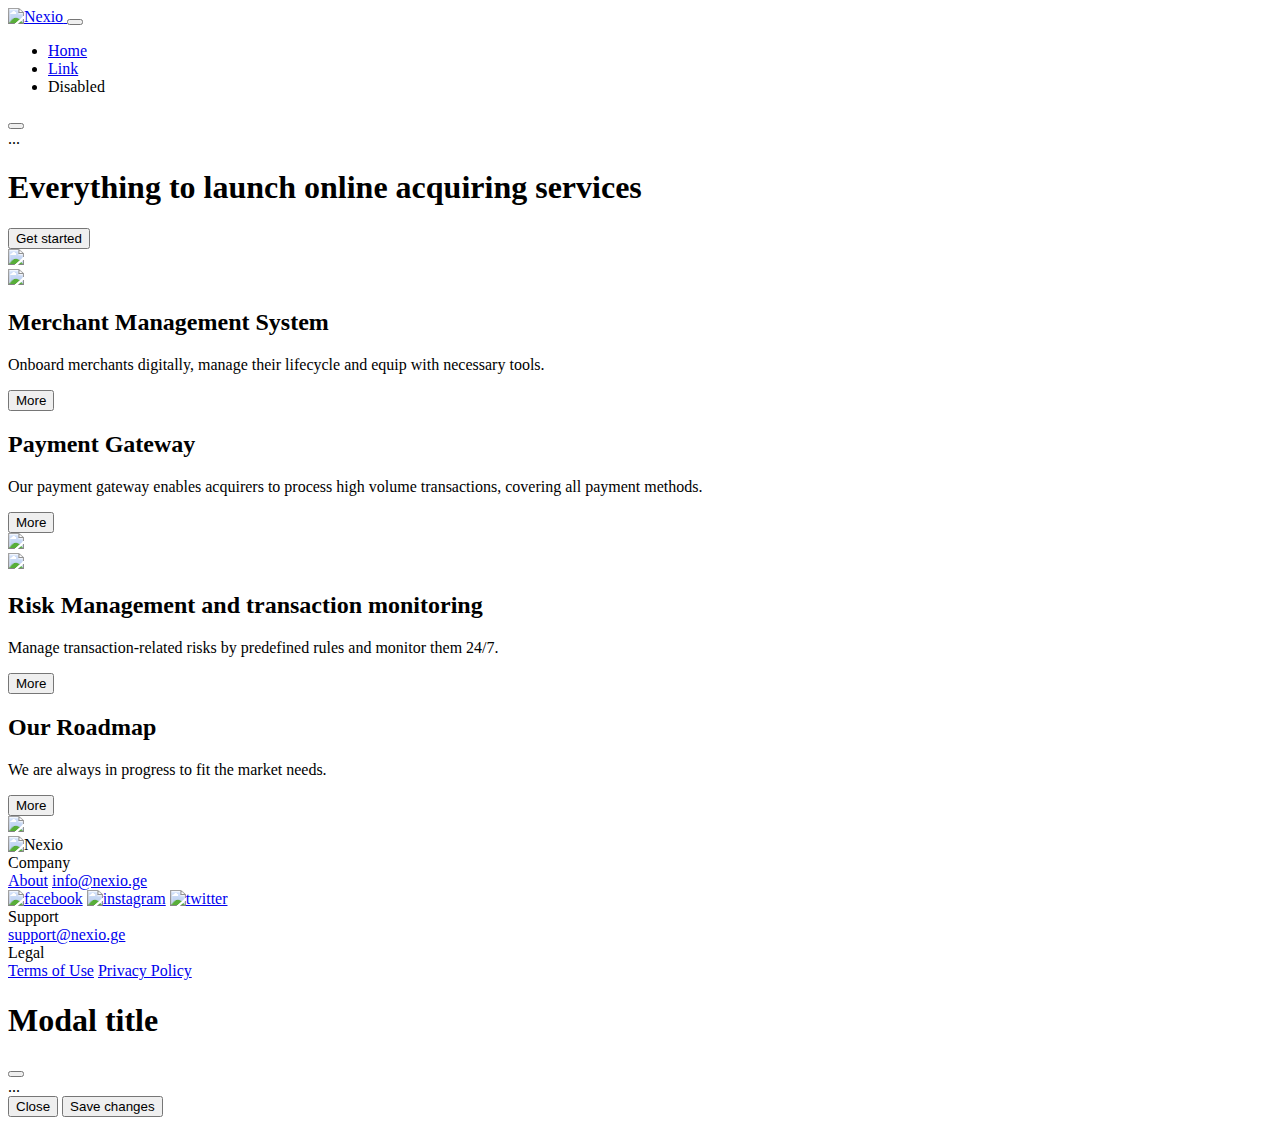
==== index.html @ d3e05402 "Add files via upload" ====
<!DOCTYPE html>
<html lang="en" class="h-100">
  <head>
    <meta charset="utf-8" />
    <meta name="viewport" content="width=device-width, initial-scale=1" />
    <title>Payme Landing Page</title>
    <link
      href="https://fonts.googleapis.com/css?family=Work+Sans:300,400,400i,500,600,600i,700,900"
      rel="stylesheet"
    />
    <link href="assets/css/bootstrap.min.css" rel="stylesheet" />
    <link href="assets/css/main.css" rel="stylesheet" />
  </head>
  <body class="d-flex flex-column h-100">
    <!-- Fixed navbar -->
    <nav class="navbar navbar-expand-md navbar-light fixed-top">
      <div class="container">
        <a class="navbar-brand" href="#"
          ><img src="assets/images/logo.svg" alt="Nexio" />
        </a>
        <button
          class="navbar-toggler"
          type="button"
          data-bs-toggle="offcanvas"
          data-bs-target="#offcanvasRight"
          aria-controls="offcanvasRight"
        >
          <span class="navbar-toggler-icon"></span>
        </button>
      </div>
    </nav>
    <div
      class="offcanvas offcanvas-end"
      tabindex="-1"
      id="offcanvasRight"
      aria-labelledby="offcanvasRightLabel"
    >
      <div class="offcanvas-header">
        <ul class="navbar-nav me-auto mb-2 mb-md-0">
          <li class="nav-item">
            <a class="nav-link active" aria-current="page" href="#">Home</a>
          </li>
          <li class="nav-item">
            <a class="nav-link" href="#">Link</a>
          </li>
          <li class="nav-item">
            <a class="nav-link disabled">Disabled</a>
          </li>
        </ul>
        <button
          type="button"
          class="btn-close"
          data-bs-dismiss="offcanvas"
          aria-label="Close"
        ></button>
      </div>
      <div class="offcanvas-body">...</div>
    </div>

    <!-- Begin page content -->

    <main class="flex-shrink-0">
      <div class="nav-top"></div>
      <section class="top-section">
        <div class="top-section__left">
          <h1>Everything to launch online acquiring services</h1>
          <button
            type="button"
            class="btn btn-primary btn-blue"
            data-bs-toggle="modal"
            data-bs-target="#exampleModal"
          >
            Get started
          </button>
        </div>
        <div class="top-section__right">
          <img src="assets/images/getstarted-img.svg" />
        </div>
      </section>

      <section class="main-section">
        <div class="card-block card-block-system">
          <div class="card-inner-left">
            <img src="assets/images/MacBook-Pro16.svg" class="img-block" />
          </div>
          <div class="card-inner-right">
            <h2 class="card-title">Merchant Management System</h2>
            <p class="card-body">
              Onboard merchants digitally, manage their lifecycle and equip with
              necessary tools.
            </p>
            <button type="button" class="btn btn-dark btn-black">More</button>
          </div>
        </div>

        <div class="card-block card-block-payment">
          <div class="card-inner-left">
            <h2 class="card-title">Payment Gateway</h2>
            <p class="card-body">
              Our payment gateway enables acquirers to process high volume
              transactions, covering all payment methods.
            </p>
            <button type="button" class="btn btn-dark btn-black">More</button>
          </div>
          <div class="card-inner-right">
            <img
              src="assets/images/cards.svg"
              class="m-auto d-flex img-block"
            />
          </div>
        </div>

        <div class="card-block text-bg-dark card-block-risk">
          <div class="card-inner-left">
            <img src="assets/images/transaction.svg" class="img-block" />
          </div>
          <div class="card-inner-right">
            <h2 class="card-title">
              Risk Management and transaction monitoring
            </h2>
            <p class="card-body">
              Manage transaction-related risks by predefined rules and monitor
              them 24/7.
            </p>
            <button type="button" class="btn btn-light btn-white">More</button>
          </div>
        </div>

        <div class="card-block card-block-map">
          <div class="card-inner-left">
            <h2 class="card-title">Our Roadmap</h2>
            <p class="card-body">
              We are always in progress to fit the market needs.
            </p>
            <button type="button" class="btn btn-dark btn-black">More</button>
          </div>
          <div class="card-inner-right">
            <img src="assets/images/map.svg" class="m-auto d-flex img-block" />
          </div>
        </div>
      </section>
    </main>

    <footer class="footer mt-auto bg-body-light">
      <div class="container">
        <div class="foot-logo">
          <img src="assets/images/logo.svg" alt="Nexio" />
        </div>

        <div class="row g-0">
          <div class="col-sm-4">
            <div class="list-title">Company</div>
            <div class="list-menu">
              <a href="#" rel="noopener">About</a>
              <a href="info@nexio.ge" target="_blank">info@nexio.ge</a>
            </div>
            <div class="social-icons">
              <a href="#/" target="_blank" rel="noopener">
                <img src="assets/images/icon/FacebookLogo.svg" alt="facebook"
              /></a>
              <a href="#" target="_blank" rel="noopener">
                <img src="assets/images/icon/InstagramLogo.svg" alt="instagram"
              /></a>
              <a href="#" target="_blank" rel="noopener">
                <img src="assets/images/icon/TwitterLogo.svg" alt="twitter"
              /></a>
            </div>
          </div>
          <div class="col-sm-4">
            <div class="list-title">Support</div>
            <div class="list-menu">
              <a href="support@nexio.ge" target="_blank">support@nexio.ge</a>
            </div>
          </div>
          <div class="col-sm-4">
            <div class="list-title">Legal</div>
            <div class="list-menu">
              <a href="#" rel="noopener">Terms of Use</a>
              <a href="#" target="_blank">Privacy Policy</a>
            </div>
          </div>
        </div>
      </div>
    </footer>

    <!-- Modal -->
    <div
      class="modal fade"
      id="exampleModal"
      tabindex="-1"
      aria-labelledby="exampleModalLabel"
      aria-hidden="true"
    >
      <div class="modal-dialog">
        <div class="modal-content">
          <div class="modal-header">
            <h1 class="modal-title fs-5" id="exampleModalLabel">Modal title</h1>
            <button
              type="button"
              class="btn-close"
              data-bs-dismiss="modal"
              aria-label="Close"
            ></button>
          </div>
          <div class="modal-body">...</div>
          <div class="modal-footer">
            <button
              type="button"
              class="btn btn-secondary"
              data-bs-dismiss="modal"
            >
              Close
            </button>
            <button type="button" class="btn btn-primary">Save changes</button>
          </div>
        </div>
      </div>
    </div>

    <script src="assets/js/bootstrap.bundle.min.js"></script>
  </body>
</html>
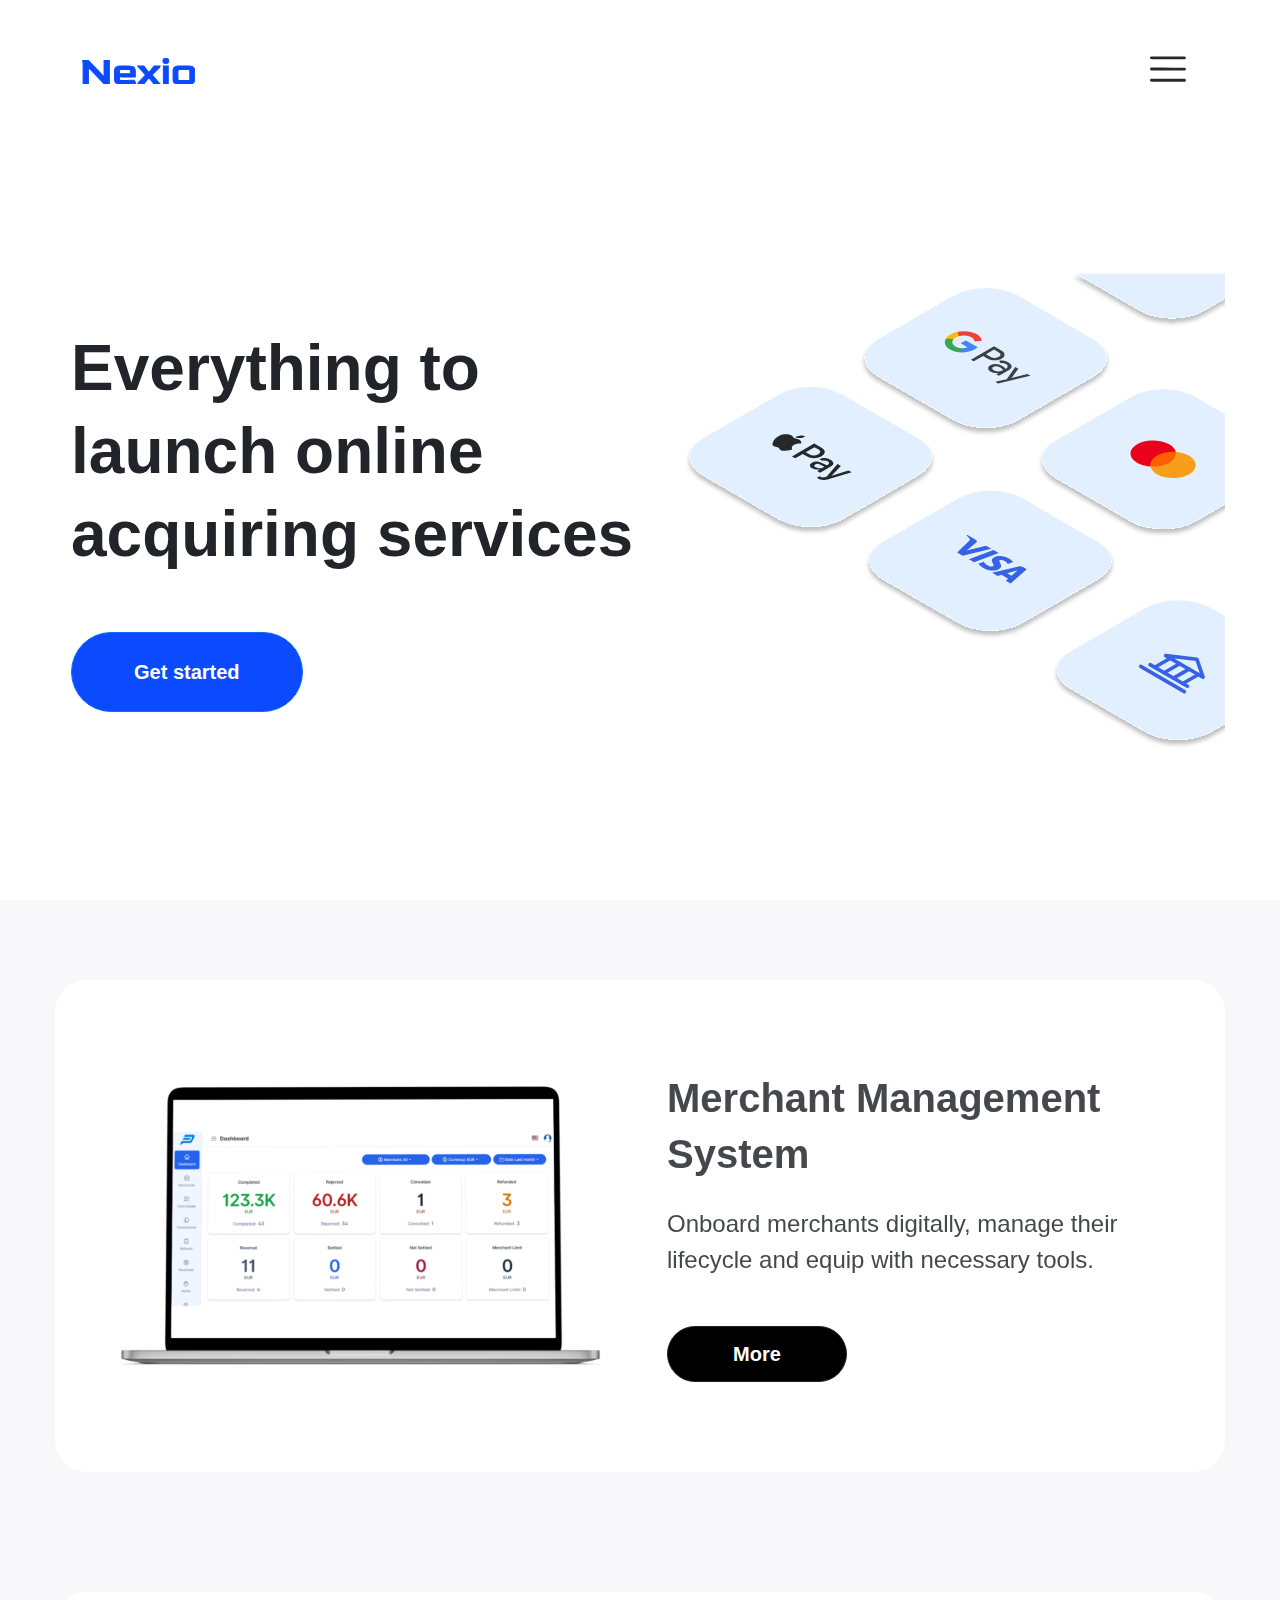
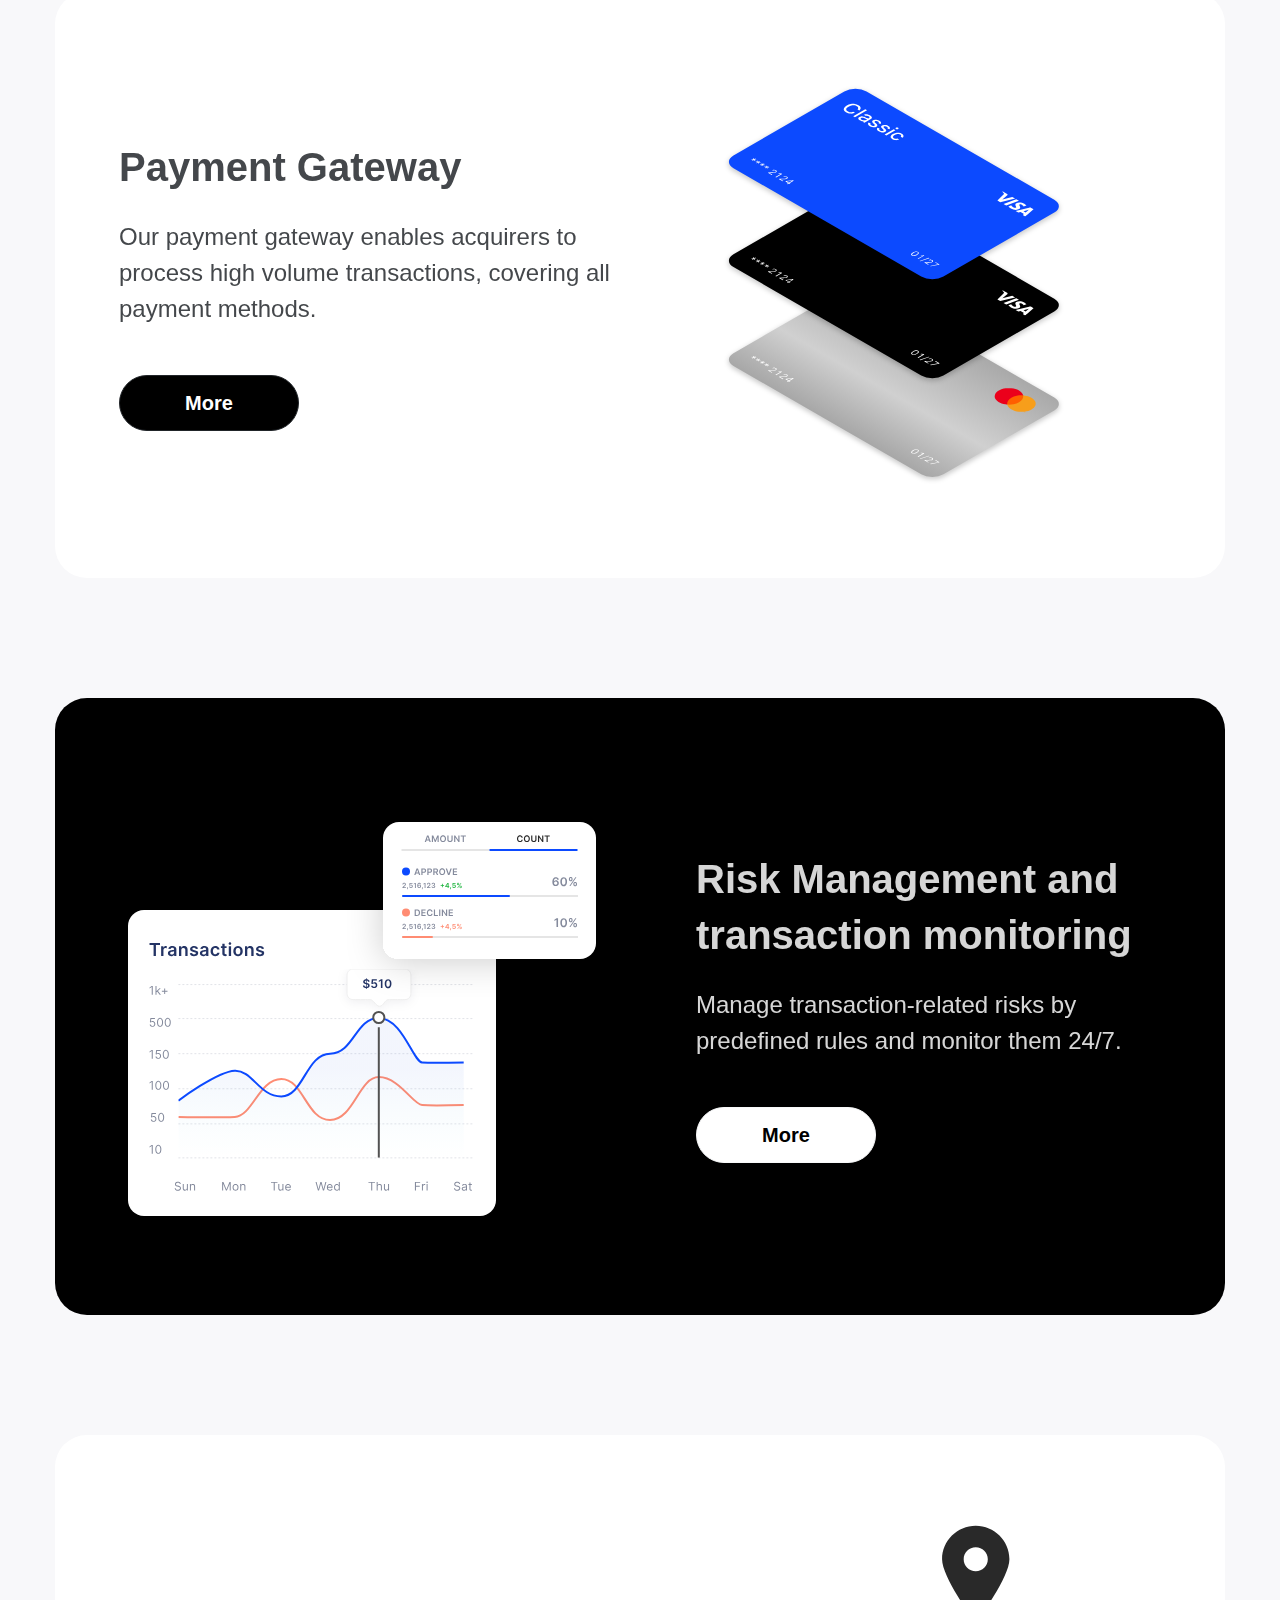
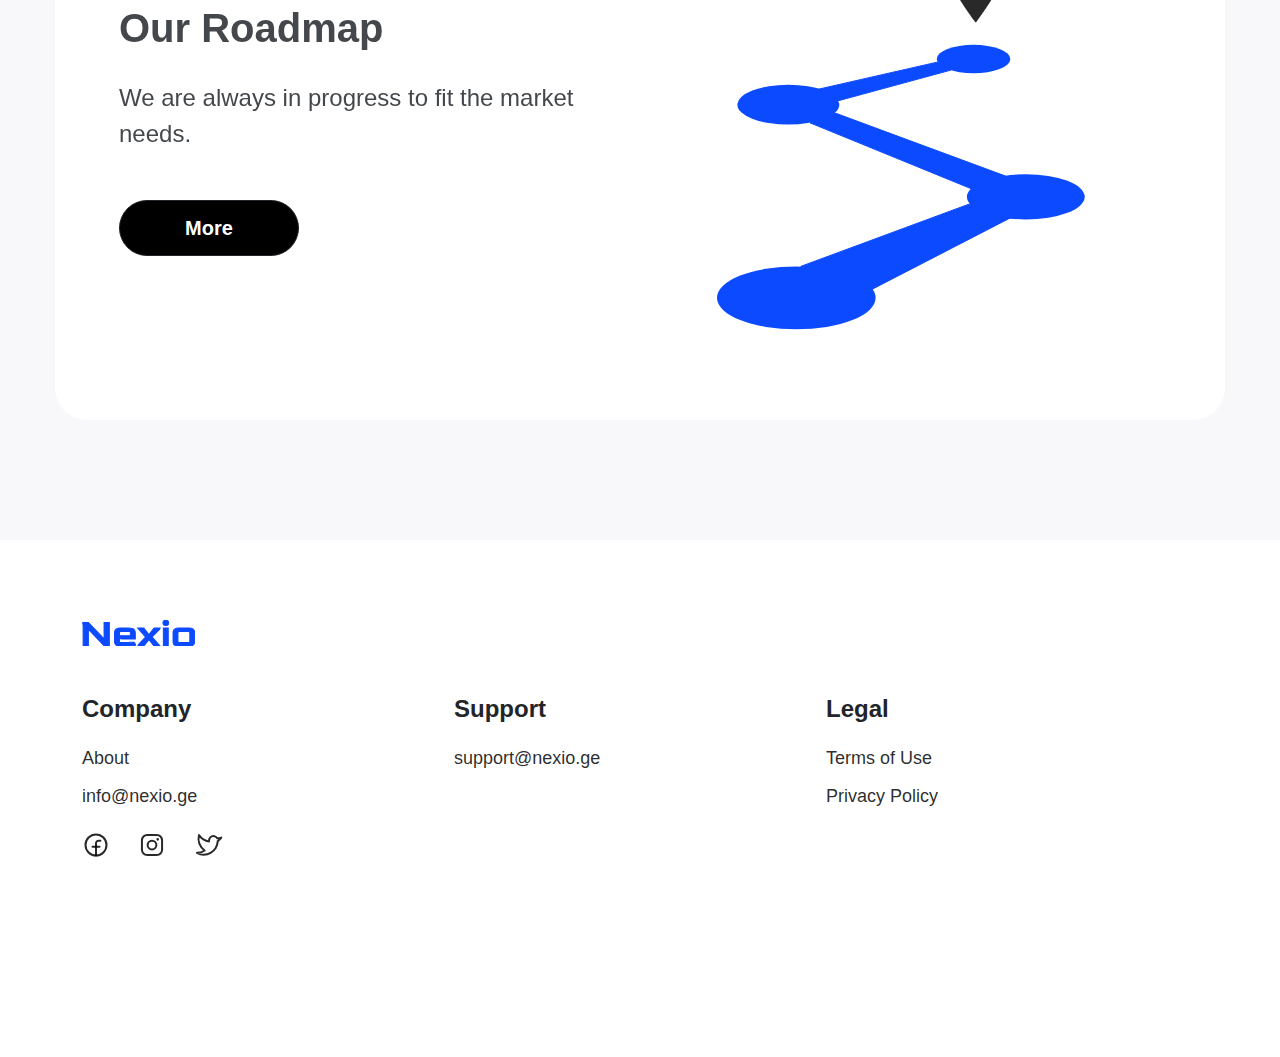
==== commit 5ebac931: "link" ====
--- a/index.html
+++ b/index.html
@@ -89,7 +89,11 @@
               Onboard merchants digitally, manage their lifecycle and equip with
               necessary tools.
             </p>
-            <button type="button" class="btn btn-dark btn-black">More</button>
+            <a
+              href="merchant-management-system.html"
+              class="btn btn-dark btn-black"
+              >More</a
+            >
           </div>
         </div>
 
--- a/assets/css/main.css
+++ b/assets/css/main.css
@@ -0,0 +1,456 @@
+/* Custom page CSS
+-------------------------------------------------- */
+
+/* layout */
+
+body {
+  background-color: #fff;
+  font-family: "Inter", "Roboto", "Arial";
+}
+main > .container {
+  padding: 14.5rem 1rem 0;
+}
+
+/* navbar */
+
+nav {
+  height: 90px;
+  background-color: #fff;
+  padding: 0 !important;
+}
+
+.nav-top {
+  padding-top: 90px;
+}
+.navbar-brand img {
+  height: 22px;
+}
+.navbar-expand-md .navbar-toggler {
+  display: block;
+  border: none;
+}
+.navbar-toggler:focus {
+  box-shadow: none;
+}
+.navbar-toggler-icon {
+  width: 24px;
+  height: 24px;
+  background-image: url("../images/icon/menu.svg");
+}
+
+/* container */
+
+.top-section {
+  flex-wrap: wrap;
+}
+.top-section {
+  position: relative;
+  width: 100%;
+  max-width: 1170px;
+  min-height: 573px;
+  height: calc(100vh - 0);
+  background-color: #fff;
+  margin-right: auto;
+  margin-left: auto;
+  display: flex;
+  align-items: center;
+  justify-content: space-between;
+  flex-direction: column;
+  overflow: hidden;
+  padding: 0 40px 80px 40px;
+}
+.top-section__left {
+  width: 100%;
+  order: 2;
+}
+.top-section__left h1 {
+  font-style: normal;
+  font-weight: 700;
+  font-size: 32px;
+  line-height: 48px;
+  text-align: center;
+}
+
+.top-section__left .btn-blue {
+  margin-top: 40px;
+  padding: 17px 62px;
+  width: 100%;
+}
+.top-section__right {
+  text-align: right;
+  width: 100%;
+  order: 1;
+}
+.top-section__right img {
+  margin-left: 0;
+  margin-top: 0;
+  margin-right: -44px;
+  height: 329px;
+}
+
+/* main-section */
+
+.main-section {
+  background-color: #f8f8fa;
+  padding: 40px 16px;
+}
+
+.card-block {
+  background-color: #fff;
+  max-width: 1170px;
+  margin: 0 auto 48px auto;
+  border-radius: 32px;
+  padding: 80px 24px 40px;
+  display: flex;
+  align-items: center;
+  flex-direction: column;
+}
+.img-block {
+  width: 74.5%;
+  margin: auto;
+  display: block;
+}
+.card-block:last-child {
+  margin-bottom: 0;
+}
+.card-block.text-bg-dark {
+  background-color: #000 !important;
+}
+.card-inner-left {
+  flex: 1 1 0;
+  margin: auto;
+}
+
+.card-inner-right {
+  flex: 1 1 0;
+}
+.card-title {
+  font-style: normal;
+  font-weight: 700;
+  font-size: 24px;
+  line-height: 29px;
+  margin-bottom: 0;
+  margin-top: 100px;
+  opacity: 0.84;
+}
+
+.card-body {
+  font-style: normal;
+  font-weight: 500;
+  font-size: 16px;
+  line-height: 150%;
+  margin-top: 16px;
+  margin-bottom: 0;
+  opacity: 0.84;
+}
+
+.btn-black {
+  margin-top: 24px;
+  width: 100%;
+}
+.btn-white {
+  margin-top: 24px;
+  width: 100%;
+}
+.card-block-payment .card-inner-right {
+  order: 1;
+}
+.card-block-payment .card-inner-left {
+  order: 2;
+}
+.card-block-map .card-inner-right {
+  order: 1;
+}
+.card-block-map .card-inner-left {
+  order: 2;
+}
+.card-block-system .img-block {
+  margin-right: auto;
+}
+.merchant-section .card-block-system .img-block {
+  margin-right: auto;
+}
+.card-block-risk .img-block {
+  margin-right: auto;
+}
+/* button */
+
+.btn-blue {
+  background: #0c4aff;
+  border-radius: 54px;
+  font-style: normal;
+  font-weight: 700;
+  font-size: 20px;
+  line-height: 150%;
+  padding: 24px 62px;
+}
+
+.btn-black {
+  background: #000;
+  border-radius: 28px;
+  font-style: normal;
+  font-weight: 600;
+  font-size: 20px;
+  line-height: 150%;
+  padding: 12px 65px;
+}
+
+.btn-white {
+  background: #fff;
+  border-radius: 28px;
+  font-style: normal;
+  font-weight: 600;
+  font-size: 20px;
+  line-height: 150%;
+  padding: 12px 65px;
+}
+
+/* footer */
+
+.footer {
+  padding: 40px 0 80px 0;
+}
+
+.foot-logo {
+  padding-bottom: 48px;
+}
+.foot-logo img {
+  height: 22px;
+}
+.footer .col-sm-4 {
+  margin-bottom: 48px;
+}
+.list-title {
+  font-style: normal;
+  font-weight: 600;
+  font-size: 24px;
+  line-height: 29px;
+  padding-bottom: 24px;
+}
+.list-menu a {
+  font-style: normal;
+  font-weight: 500;
+  font-size: 18px;
+  line-height: 22px;
+  color: rgba(0, 0, 0, 0.84);
+  padding-bottom: 16px;
+  text-decoration: none;
+  display: block;
+}
+.social-icons {
+  padding-top: 8px;
+}
+.social-icons a {
+  margin-right: 24px;
+}
+
+/* inside pages */
+
+/* merchant managment system page */
+.merchant-section .top-section__left {
+  width: auto;
+}
+.merchant-section .top-section__left h1 {
+  font-style: normal;
+  font-weight: 700;
+  font-size: 32px;
+  line-height: 48px;
+  opacity: 0.84;
+}
+.merchant-section .top-section__left p {
+  font-style: normal;
+  font-weight: 500;
+  font-size: 16px;
+  line-height: 150%;
+  opacity: 0.84;
+  margin-top: 8px;
+  text-align: center;
+}
+
+.merchant-section .top-section {
+  padding: 0 16px 80px;
+}
+.merchant-section .top-section__right {
+  margin-bottom: 90px;
+  width: auto;
+}
+
+.merchant-section .top-section__right img {
+  margin-left: auto;
+  margin-top: 67px;
+  margin-right: auto;
+  height: 191px;
+  display: flex;
+}
+
+/* media query */
+
+@media (min-width: 1056px) {
+  nav {
+    height: 138px;
+    background-color: #fff;
+    padding: 0 !important;
+  }
+
+  .nav-top {
+    padding-top: 138px;
+  }
+
+  .navbar-brand img {
+    height: 26px;
+  }
+
+  .navbar-toggler-icon {
+    width: 36px;
+    height: 36px;
+    background-image: url("../images/icon/menu.svg");
+  }
+  .top-section {
+    display: flex;
+    align-items: center;
+    justify-content: space-between;
+    flex-direction: row;
+    height: calc(100vh - 138px);
+    padding: 0 16px 0 16px;
+  }
+
+  .top-section__left {
+    order: 1;
+    width: 50%;
+  }
+
+  .top-section__left .btn-blue {
+    margin-top: 48px;
+    padding: 24px 62px;
+    width: auto;
+  }
+  .top-section__right {
+    order: 2;
+    width: 50%;
+  }
+
+  .top-section__right img {
+    margin-left: 26px;
+    margin-top: 0;
+    margin-right: 0;
+    height: auto;
+  }
+
+  .top-section__left h1 {
+    font-style: normal;
+    font-weight: 900;
+    font-size: 64px;
+    line-height: 83px;
+    text-align: left;
+  }
+  .merchant-section .top-section__left {
+    width: 45%;
+  }
+  .merchant-section .top-section__right {
+    width: 55%;
+  }
+  .merchant-section .top-section__left h1 {
+    font-style: normal;
+    font-weight: 700;
+    font-size: 40px;
+    line-height: 48px;
+    opacity: 0.84;
+  }
+
+  .merchant-section .top-section__left p {
+    font-style: normal;
+    font-weight: 500;
+    font-size: 24px;
+    line-height: 150%;
+    opacity: 0.84;
+    margin-top: 16px;
+    text-align: left;
+  }
+
+  .merchant-section .top-section__right img {
+    margin-left: 70px;
+    margin-top: 0;
+    margin-right: auto;
+    height: 348px;
+    display: flex;
+  }
+  .main-section {
+    background-color: #f8f8fa;
+    padding: 80px 16px 120px;
+  }
+
+  .card-block {
+    margin: 0 auto 120px auto;
+    padding: 90px 64px;
+    flex-direction: row;
+  }
+
+  .img-block {
+    width: auto;
+  }
+  .merchant-section .card-title {
+    font-style: normal;
+    font-weight: 700;
+    font-size: 40px;
+    line-height: 48px;
+    margin-bottom: 0;
+    margin-top: 0;
+  }
+  .card-title {
+    font-style: normal;
+    font-weight: 700;
+    font-size: 40px;
+    line-height: 56px;
+    margin-bottom: 0;
+    margin-top: 0;
+  }
+
+  .card-body {
+    font-style: normal;
+    font-weight: 500;
+    font-size: 24px;
+    line-height: 150%;
+    margin-top: 24px;
+    margin-bottom: 0;
+  }
+  .card-block-payment .card-inner-right {
+    order: unset;
+  }
+  .card-block-payment .card-inner-left {
+    order: unset;
+  }
+  .card-block-map .card-inner-right {
+    order: 2;
+  }
+  .card-block-map .card-inner-left {
+    order: 1;
+  }
+  .card-block-system .img-block {
+    margin-right: 64px;
+  }
+  .merchant-section .card-block-system .img-block {
+    margin-right: 120px;
+  }
+  .card-block-risk .img-block {
+    margin-right: 64px;
+  }
+  .btn-black {
+    margin-top: 48px;
+    width: auto;
+  }
+  .btn-white {
+    margin-top: 48px;
+    width: auto;
+  }
+  .footer {
+    padding: 80px 0 198px 0;
+  }
+
+  .foot-logo img {
+    height: 26px;
+  }
+
+  .footer .col-sm-4 {
+    margin-bottom: 0;
+  }
+}
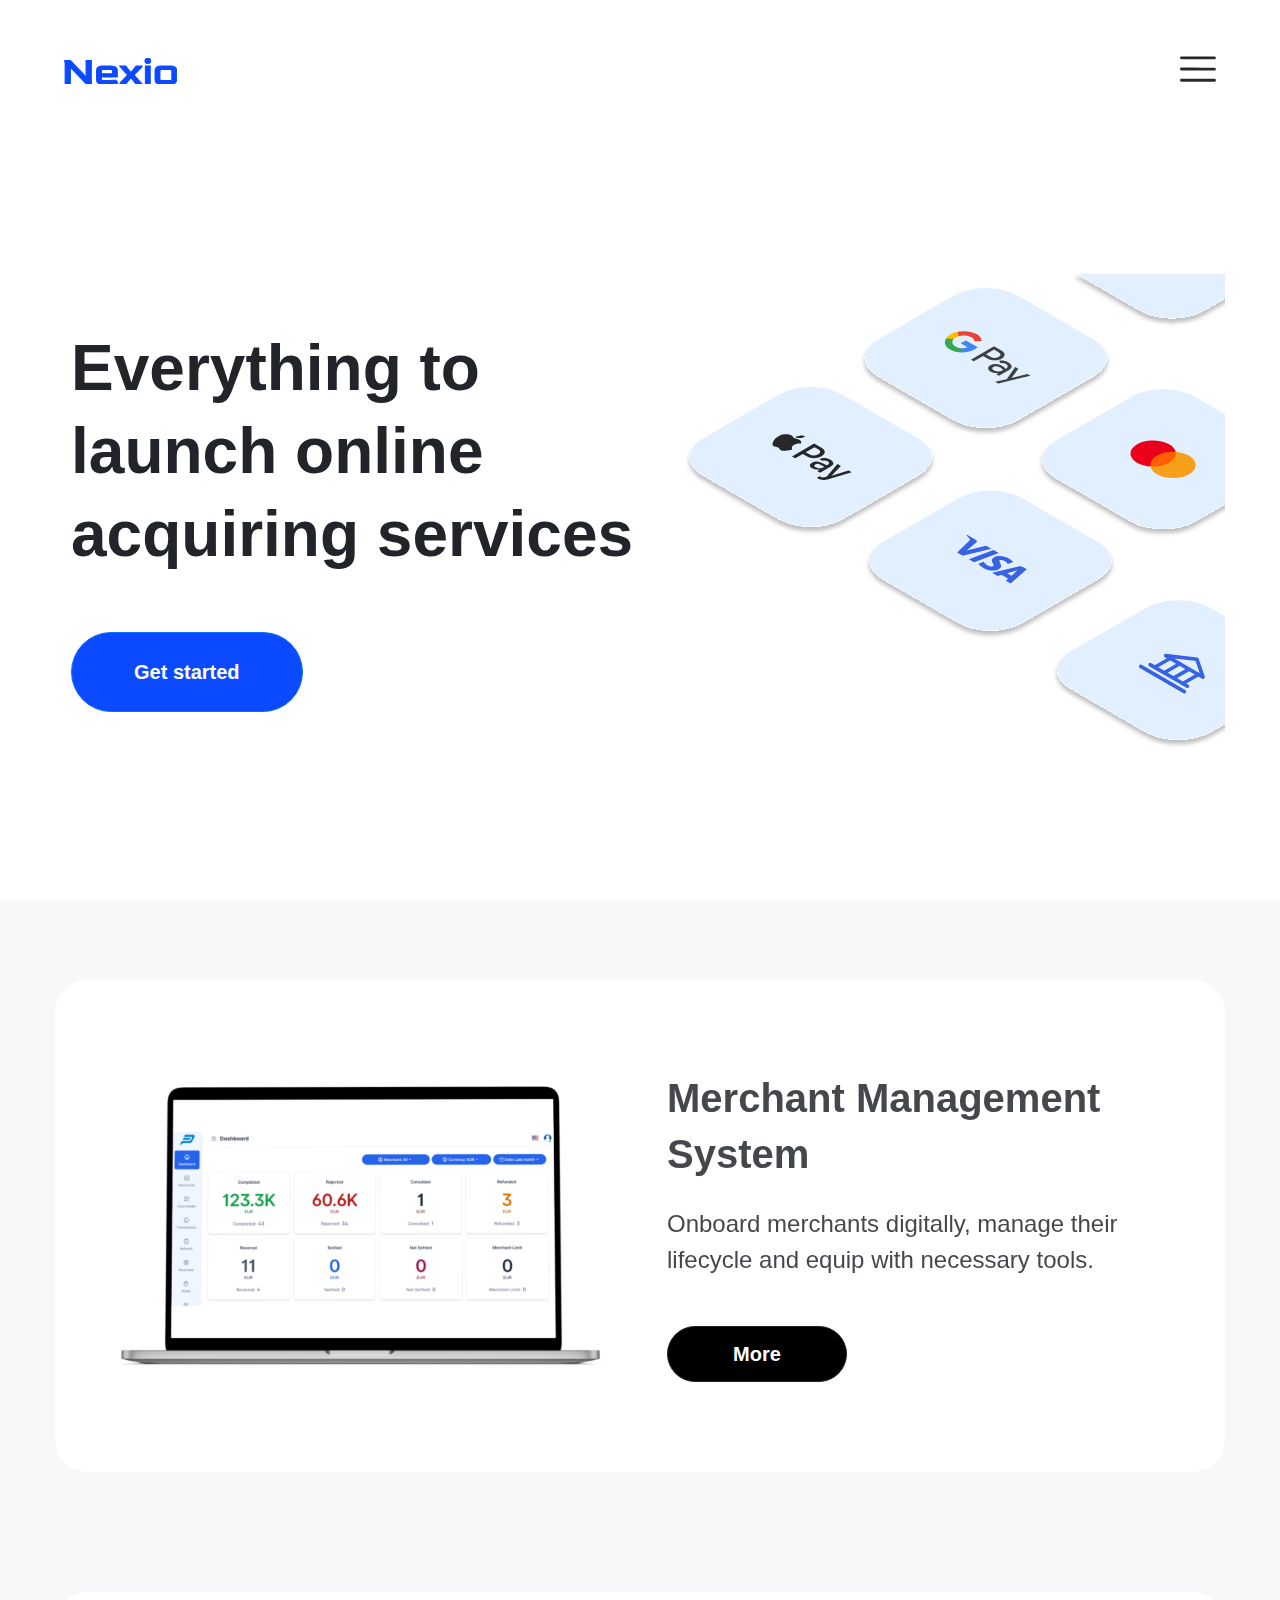
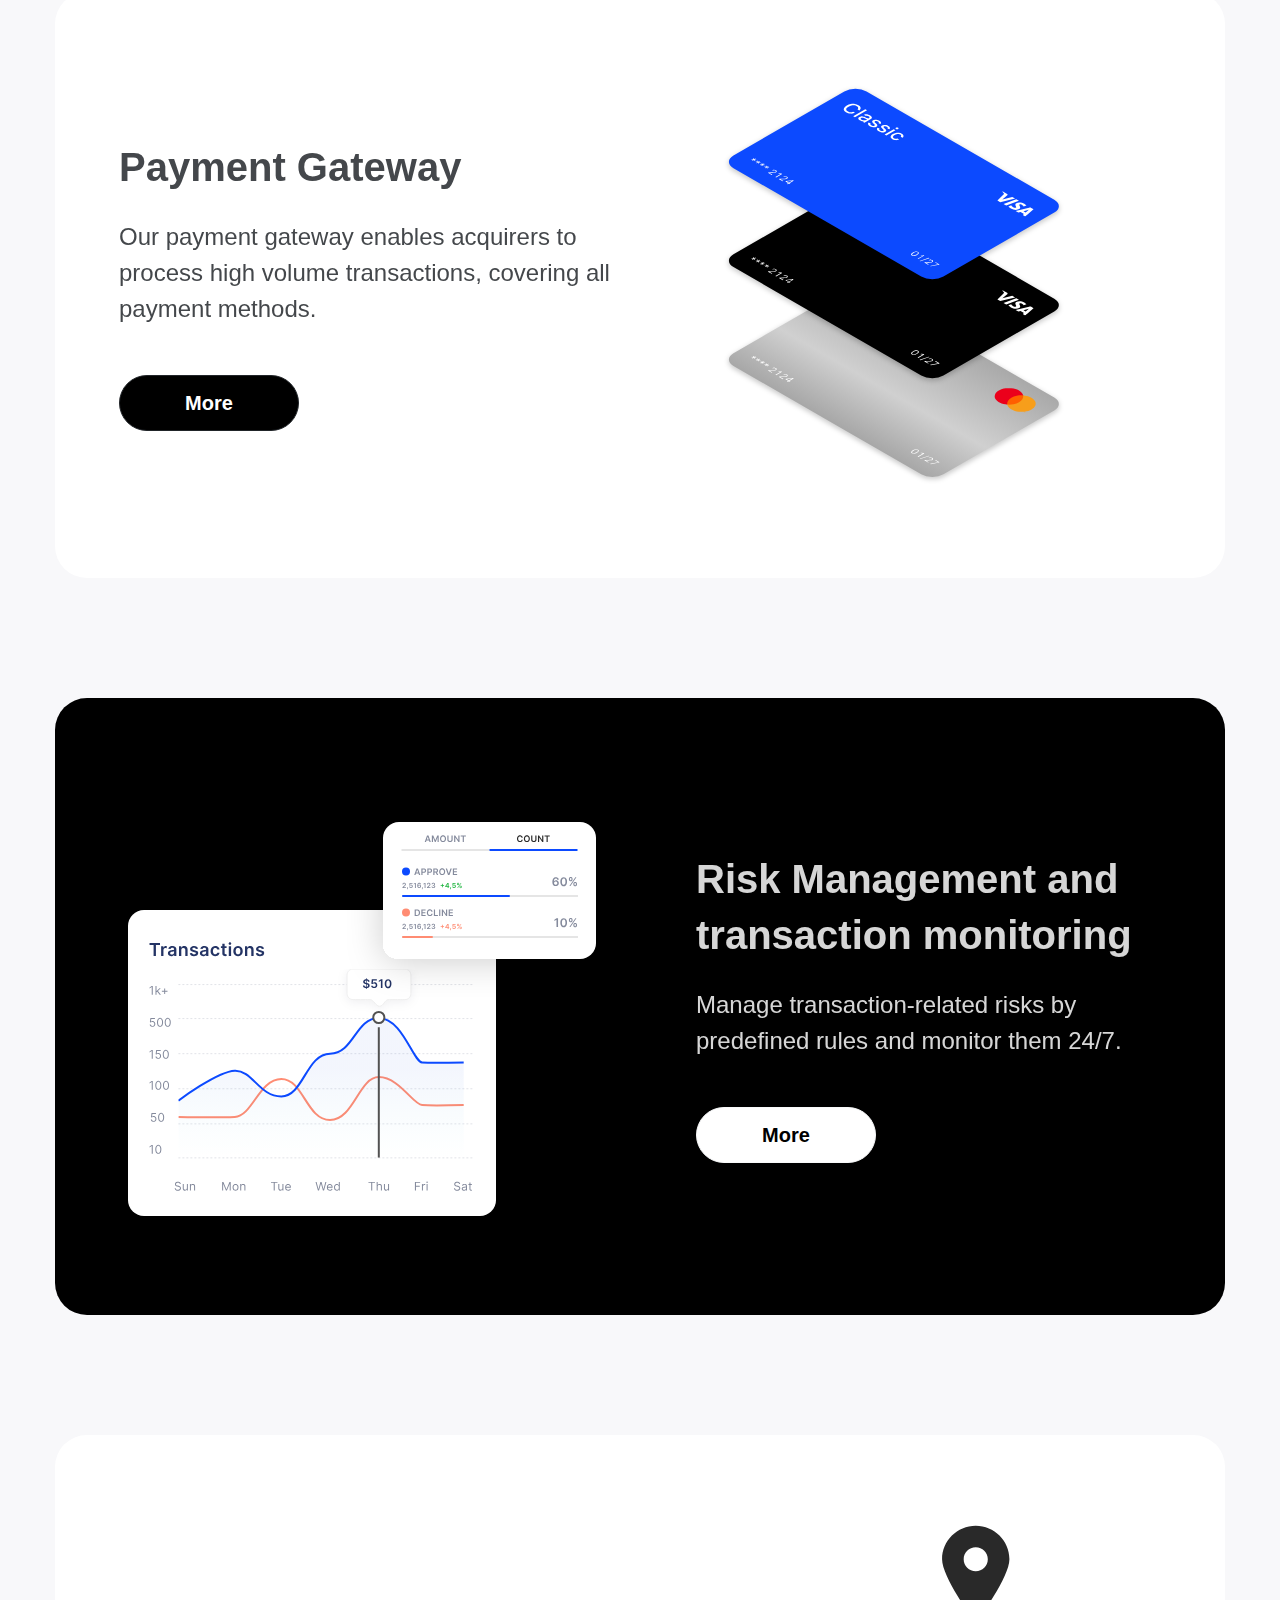
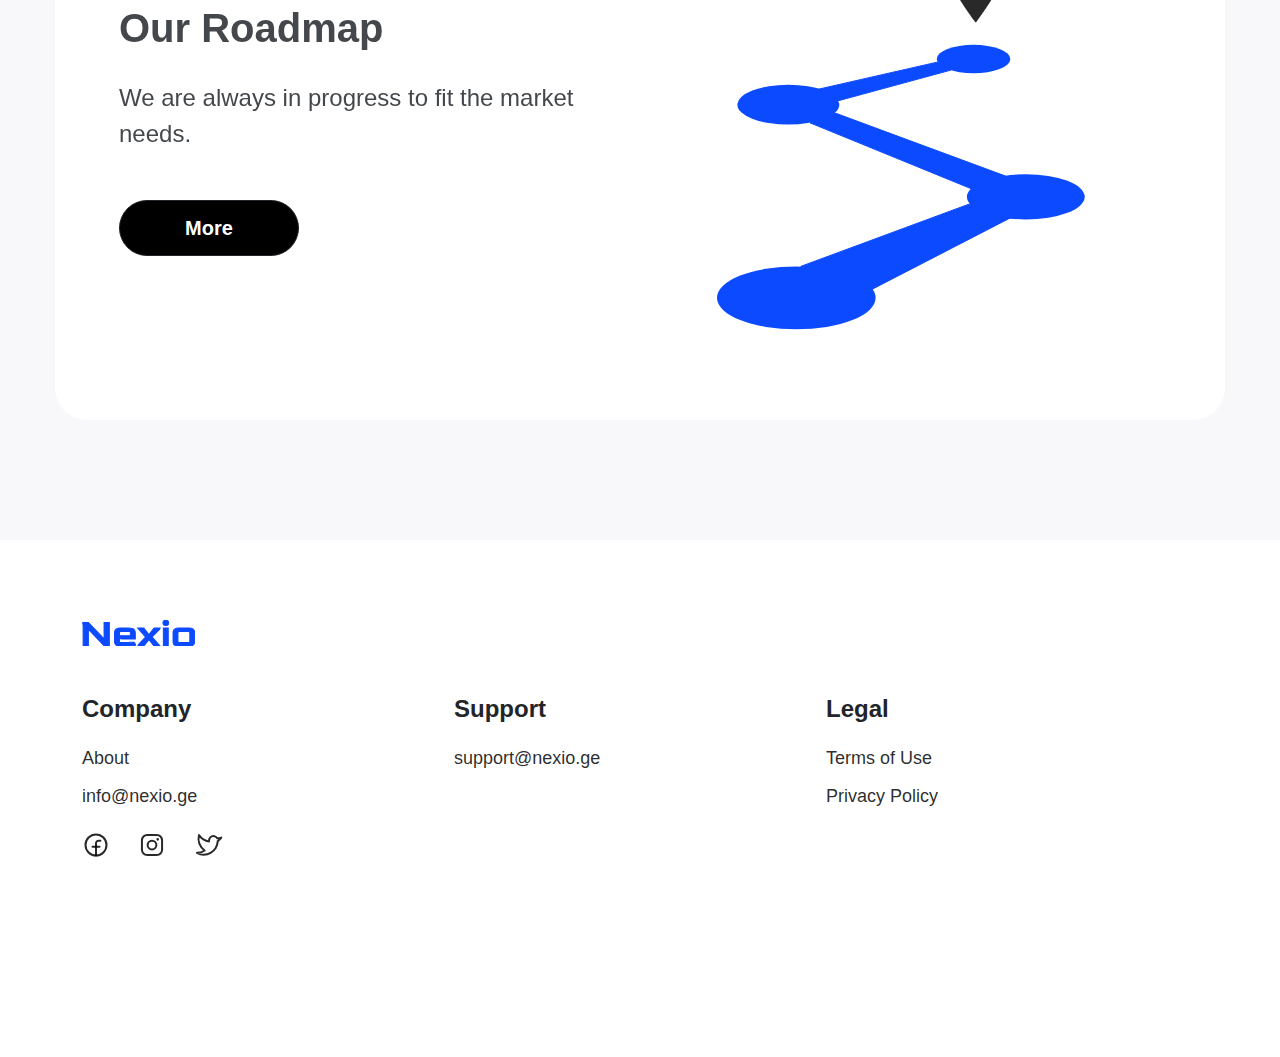
==== commit 4241aec3: "menu and other" ====
--- a/index.html
+++ b/index.html
@@ -13,21 +13,19 @@
   </head>
   <body class="d-flex flex-column h-100">
     <!-- Fixed navbar -->
-    <nav class="navbar navbar-expand-md navbar-light fixed-top">
-      <div class="container">
-        <a class="navbar-brand" href="#"
-          ><img src="assets/images/logo.svg" alt="Nexio" />
-        </a>
-        <button
-          class="navbar-toggler"
-          type="button"
-          data-bs-toggle="offcanvas"
-          data-bs-target="#offcanvasRight"
-          aria-controls="offcanvasRight"
-        >
-          <span class="navbar-toggler-icon"></span>
-        </button>
-      </div>
+    <nav class="navbar navbar-light fixed-top">
+      <a class="navbar-brand" href="index.html"
+        ><img src="assets/images/logo.svg" alt="Nexio" />
+      </a>
+      <button
+        class="navbar-toggler"
+        type="button"
+        data-bs-toggle="offcanvas"
+        data-bs-target="#offcanvasRight"
+        aria-controls="offcanvasRight"
+      >
+        <span class="navbar-toggler-icon"></span>
+      </button>
     </nav>
     <div
       class="offcanvas offcanvas-end"
@@ -36,25 +34,37 @@
       aria-labelledby="offcanvasRightLabel"
     >
       <div class="offcanvas-header">
-        <ul class="navbar-nav me-auto mb-2 mb-md-0">
-          <li class="nav-item">
-            <a class="nav-link active" aria-current="page" href="#">Home</a>
-          </li>
-          <li class="nav-item">
-            <a class="nav-link" href="#">Link</a>
-          </li>
-          <li class="nav-item">
-            <a class="nav-link disabled">Disabled</a>
-          </li>
-        </ul>
         <button
           type="button"
-          class="btn-close"
+          class="btn-close ms-auto"
           data-bs-dismiss="offcanvas"
           aria-label="Close"
         ></button>
       </div>
-      <div class="offcanvas-body">...</div>
+      <div class="offcanvas-body">
+        <ul class="navbar-nav me-auto">
+          <li class="nav-item">
+            <a
+              class="nav-link active"
+              aria-current="page"
+              href="merchant-management-system.html"
+              >Merchant management system</a
+            >
+          </li>
+          <li class="nav-item">
+            <a class="nav-link" href="payment-gateway.html">Payment gateway</a>
+          </li>
+          <li class="nav-item">
+            <a class="nav-link" href="risk-management.html">Risk Management</a>
+          </li>
+          <li class="nav-item">
+            <a class="nav-link" href="roadmap.html">Our Roadmap</a>
+          </li>
+          <li class="nav-item">
+            <a class="nav-link" href="about.html">About</a>
+          </li>
+        </ul>
+      </div>
     </div>
 
     <!-- Begin page content -->
@@ -104,7 +114,9 @@
               Our payment gateway enables acquirers to process high volume
               transactions, covering all payment methods.
             </p>
-            <button type="button" class="btn btn-dark btn-black">More</button>
+            <a href="payment-gateway.html" class="btn btn-dark btn-black"
+              >More</a
+            >
           </div>
           <div class="card-inner-right">
             <img
@@ -126,7 +138,10 @@
               Manage transaction-related risks by predefined rules and monitor
               them 24/7.
             </p>
-            <button type="button" class="btn btn-light btn-white">More</button>
+
+            <a href="risk-management.html" class="btn btn-light btn-white"
+              >More</a
+            >
           </div>
         </div>
 
@@ -136,7 +151,7 @@
             <p class="card-body">
               We are always in progress to fit the market needs.
             </p>
-            <button type="button" class="btn btn-dark btn-black">More</button>
+            <a href="roadmap.html" class="btn btn-dark btn-black">More</a>
           </div>
           <div class="card-inner-right">
             <img src="assets/images/map.svg" class="m-auto d-flex img-block" />
@@ -155,7 +170,7 @@
           <div class="col-sm-4">
             <div class="list-title">Company</div>
             <div class="list-menu">
-              <a href="#" rel="noopener">About</a>
+              <a href="about.html" rel="noopener">About</a>
               <a href="info@nexio.ge" target="_blank">info@nexio.ge</a>
             </div>
             <div class="social-icons">
@@ -179,8 +194,8 @@
           <div class="col-sm-4">
             <div class="list-title">Legal</div>
             <div class="list-menu">
-              <a href="#" rel="noopener">Terms of Use</a>
-              <a href="#" target="_blank">Privacy Policy</a>
+              <a href="terms-use.html" rel="noopener">Terms of Use</a>
+              <a href="privacy-policy.html" target="_blank">Privacy Policy</a>
             </div>
           </div>
         </div>
@@ -206,21 +221,76 @@
               aria-label="Close"
             ></button>
           </div>
-          <div class="modal-body">...</div>
+          <div class="modal-body">
+            <h1>Get started</h1>
+            <div class="form-block">
+              <div class="mb-3">
+                <label for="full-name" class="col-form-label">Full name</label>
+                <input
+                  type="text"
+                  class="form-control"
+                  id="full-name"
+                  placeholder="Enter your full name"
+                />
+              </div>
+              <div class="mb-3">
+                <label for="work-email" class="col-form-label"
+                  >Work email</label
+                >
+                <input
+                  type="text"
+                  class="form-control"
+                  id="full-name"
+                  placeholder="Enter your email"
+                />
+              </div>
+              <div class="mb-3">
+                <label for="company" class="col-form-label">Company</label>
+                <input
+                  type="text"
+                  class="form-control"
+                  id="company"
+                  placeholder="Enter your company"
+                />
+              </div>
+              <div class="mb-3">
+                <label for="phone-number" class="col-form-label"
+                  >Phone number</label
+                >
+                <input
+                  type="text"
+                  class="form-control"
+                  id="phone-number"
+                  placeholder="Enter your phone number"
+                />
+              </div>
+              <div class="mb-3">
+                <label for="comment" class="col-form-label">Comment</label>
+                <textarea
+                  class="form-control"
+                  id="comment"
+                  placeholder="Enter additional info"
+                ></textarea>
+              </div>
+            </div>
+          </div>
           <div class="modal-footer">
-            <button
-              type="button"
-              class="btn btn-secondary"
-              data-bs-dismiss="modal"
-            >
-              Close
-            </button>
-            <button type="button" class="btn btn-primary">Save changes</button>
+            <button type="button" class="btn btn-primary">Send</button>
           </div>
         </div>
       </div>
     </div>
 
     <script src="assets/js/bootstrap.bundle.min.js"></script>
+    <script src="assets/js/jquery-3.7.0.min.js"></script>
+    <script>
+      $(window).scroll(function () {
+        if ($(this).scrollTop() > 0) {
+          $(".navbar").addClass("shrink");
+        } else {
+          $(".navbar").removeClass("shrink");
+        }
+      });
+    </script>
   </body>
 </html>
--- a/assets/css/main.css
+++ b/assets/css/main.css
@@ -16,18 +16,59 @@
 nav {
   height: 90px;
   background-color: #fff;
-  padding: 0 !important;
-}
-
+  transition: 0.2s linear;
+  -webkit-transition: 0.2s linear;
+}
+nav.shrink {
+  padding-top: 4px;
+  height: 70px;
+}
+nav.shrink img {
+  height: 20px;
+}
 .nav-top {
   padding-top: 90px;
 }
+.navbar-brand {
+  padding-left: 5%;
+}
 .navbar-brand img {
   height: 22px;
 }
-.navbar-expand-md .navbar-toggler {
+.offcanvas.offcanvas-end {
+  width: 289px;
+}
+.offcanvas-header {
+  padding: 0;
+}
+.offcanvas-header .btn-close {
+  margin: 36px 16px 0;
+  width: 16px;
+  height: 16px;
+}
+.offcanvas-body {
+  padding: 62px 24px 0 24px;
+}
+
+.offcanvas-body .navbar-nav .nav-link {
+  font-style: normal;
+  font-weight: 700;
+  font-size: 18px;
+  line-height: 150%;
+  padding: 12px 0;
+}
+.offcanvas-body .navbar-nav .nav-item:last-child .nav-link {
+  font-style: normal;
+  font-weight: 500;
+  font-size: 18px;
+  line-height: 22px;
+  padding-top: 24px;
+}
+.navbar-toggler {
   display: block;
   border: none;
+  padding: 0 5% 0 0;
+  transition: none !important;
 }
 .navbar-toggler:focus {
   box-shadow: none;
@@ -282,16 +323,313 @@
   height: 191px;
   display: flex;
 }
-
+/* 
+payment-supported */
+.payment-supported {
+  display: block;
+  padding-top: 40px;
+}
+.payment-supported .card-title {
+  margin-top: 0;
+}
+.payment-supported .card-inner-left {
+  margin-left: 0;
+}
+.methods-block {
+  padding-top: 16px;
+  flex-direction: column;
+}
+
+.method-list-group {
+  list-style: none;
+  padding-left: 0;
+  margin-bottom: 0;
+}
+.method-list-group .method-list-group-item {
+  font-style: normal;
+  font-weight: 500;
+  font-size: 16px;
+  line-height: 150%;
+  padding: 8px 0px 8px 32px;
+  display: flex;
+  align-items: center;
+  position: relative;
+}
+.method-list-group .method-list-group-item::before {
+  content: "";
+  background-image: url("../images/icon/checkbox-small.svg");
+  background-repeat: no-repeat;
+  width: 18px;
+  height: 19px;
+  position: absolute;
+  left: 0;
+}
+
+/* risk-management */
+.risk-section .top-section {
+  padding: 0 16px 0 16px;
+}
+
+.risk-section .card-block {
+  padding: 40px 24px;
+}
+
+.risk-section .top-section .card-title {
+  text-align: center;
+}
+
+.risk-section .top-section .card-block-risk .img-block {
+  width: 105.5%;
+}
+.risk-section .main-section .card-block-risk .img-block {
+  width: 82%;
+  margin-right: auto;
+  margin-top: 77px;
+}
+.risk-section .card-block-payment .img-block {
+  margin-top: 77px;
+  margin-left: auto;
+  width: 100%;
+}
+
+/* roadmap-section */
+
+.roadmap-section .payment-supported .method-list-group .method-list-group-item {
+  font-style: normal;
+  font-weight: 500;
+  font-size: 16px;
+  line-height: 150%;
+  padding: 16px 12px 16px 32px;
+  display: flex;
+  align-items: center;
+  position: relative;
+}
+.roadmap-section
+  .payment-supported
+  .method-list-group
+  .method-list-group-item::before {
+  content: "";
+  background-image: url("../images/icon/tag-right-small.svg");
+  background-repeat: no-repeat;
+  width: 18px;
+  height: 18px;
+  position: absolute;
+  left: 0;
+}
+
+.roadmap-section .top-section__right {
+  text-align: center;
+}
+
+.roadmap-section .top-section__right img {
+  margin-left: auto;
+  margin-top: 0;
+  margin-right: auto;
+  height: 329px;
+}
+
+/* 
+about */
+.top-section__full {
+  padding: 0 24px;
+}
+.top-section__full h1 {
+  font-style: normal;
+  font-weight: 700;
+  font-size: 24px;
+  line-height: 29px;
+  text-align: center;
+  margin-bottom: 16px;
+}
+
+.top-section__full p {
+  font-style: normal;
+  font-weight: 500;
+  font-size: 16px;
+  line-height: 150%;
+  text-align: center;
+}
+
+.card-mission {
+  padding: 0;
+}
+.card-mission .card-inner-left {
+  background-color: rgba(0, 0, 0, 0.9);
+  border-radius: 32px 32px 0px 0;
+  min-height: 340px;
+  width: 100%;
+  display: flex;
+  align-items: center;
+  justify-content: center;
+}
+
+.card-mission .card-inner-right {
+  padding: 40px 24px 80px;
+}
+.card-mission .card-title {
+  font-style: normal;
+  font-weight: 700;
+  font-size: 24px;
+  line-height: 29px;
+  margin-top: 0;
+}
+.card-mission .card-body {
+  font-style: normal;
+  font-weight: 500;
+  font-size: 16px;
+  line-height: 150%;
+}
+.card-mission .img-block {
+  height: 64px;
+}
+.card-global {
+  padding: 40px 24px;
+}
+.card-global .card-title {
+  margin-top: 0;
+}
+
+/* privacy-policy */
+.full-page ul {
+  font-style: normal;
+  font-weight: 500;
+  font-size: 16px;
+  line-height: 150%;
+}
+.full-page ul li {
+  margin-bottom: 0;
+}
+.full-page .top-section {
+  height: auto;
+  padding-bottom: 72px;
+  padding-top: 0;
+  padding-left: 0;
+  padding-right: 0;
+}
+
+.full-page .top-section .top-section__full {
+  padding: 0 16px;
+  text-align: left;
+}
+.full-page .top-section .top-section__full h1 {
+  text-align: left;
+}
+.full-page .top-section .top-section__full p {
+  text-align: left;
+}
+.full-page .top-section .top-section__full h3 {
+  text-align: left;
+}
+.full-page .top-section .top-section__full p {
+  font-style: normal;
+  font-weight: 500;
+  font-size: 16px;
+  line-height: 150%;
+  opacity: 0.84;
+  margin-bottom: 24px;
+}
+.full-page .top-section .top-section__full h3 {
+  font-style: normal;
+  font-weight: 700;
+  font-size: 18px;
+  line-height: 22px;
+  opacity: 0.84;
+  margin-bottom: 8px;
+}
+
+/* modal */
+.modal-dialog {
+  max-width: 750px;
+}
+.modal-content {
+  border-radius: 32px !important;
+}
+.modal-header {
+  border-bottom: none;
+  padding: 26px 26px 16px 0 !important;
+}
+.modal-title {
+  display: none;
+}
+.btn-close {
+  opacity: 1 !important;
+  padding: 0 !important;
+  width: 24px;
+  height: 24px;
+}
+.modal-body {
+  padding-top: 0;
+}
+.modal-body h1 {
+  font-style: normal;
+  font-weight: 700;
+  font-size: 24px;
+  line-height: 56px;
+  text-align: center;
+  margin-bottom: 24px;
+}
+
+.form-block {
+  max-width: 358px;
+  margin: auto;
+}
+.form-block .col-form-label {
+  font-style: normal;
+  font-weight: 500;
+  font-size: 14px;
+  line-height: 142%;
+  letter-spacing: 0.0168em;
+  padding-top: 0;
+}
+
+.form-block .form-control {
+  border: 1px solid rgba(0, 0, 0, 0.2);
+  border-radius: 16px;
+  padding: 12px 12px;
+}
+.form-block .form-control::placeholder {
+  color: rgba(0, 0, 0, 0.382);
+}
+
+.form-block textarea.form-control {
+  height: 106px;
+}
+
+.modal-footer {
+  border-top: none;
+  padding-bottom: 40px;
+  padding-top: 0;
+}
+
+.modal-footer .btn {
+  max-width: 358px;
+  width: 100%;
+  margin: auto;
+  background: #0c4aff;
+  border-radius: 39px;
+  font-style: normal;
+  font-weight: 600;
+  font-size: 20px;
+  line-height: 150%;
+  padding: 12px 0;
+}
 /* media query */
 
 @media (min-width: 1056px) {
   nav {
     height: 138px;
     background-color: #fff;
-    padding: 0 !important;
-  }
-
+    transition: 0.2s linear;
+    -webkit-transition: 0.2s linear;
+  }
+  nav.shrink {
+    padding-top: 4px;
+    height: 70px;
+  }
+
+  nav.shrink img {
+    height: 20px;
+  }
   .nav-top {
     padding-top: 138px;
   }
@@ -305,6 +643,35 @@
     height: 36px;
     background-image: url("../images/icon/menu.svg");
   }
+
+  .offcanvas.offcanvas-end {
+    width: 600px;
+  }
+  .offcanvas-header {
+    padding: 0;
+  }
+  .offcanvas-header .btn-close {
+    margin: 24px 24px 0;
+  }
+  .offcanvas-body {
+    padding: 62px 48px 0 48px;
+  }
+
+  .offcanvas-body .navbar-nav .nav-link {
+    font-style: normal;
+    font-weight: 700;
+    font-size: 28px;
+    line-height: 56px;
+    padding: 16px 0;
+  }
+  .offcanvas-body .navbar-nav .nav-item:last-child .nav-link {
+    font-style: normal;
+    font-weight: 500;
+    font-size: 26px;
+    line-height: 31px;
+    padding-top: 32px;
+  }
+
   .top-section {
     display: flex;
     align-items: center;
@@ -344,10 +711,10 @@
     text-align: left;
   }
   .merchant-section .top-section__left {
-    width: 45%;
+    width: 40%;
   }
   .merchant-section .top-section__right {
-    width: 55%;
+    width: 60%;
   }
   .merchant-section .top-section__left h1 {
     font-style: normal;
@@ -442,6 +809,163 @@
     margin-top: 48px;
     width: auto;
   }
+
+  .methods-block {
+    padding-top: 44px;
+    flex-direction: row;
+  }
+
+  .method-list-group .method-list-group-item {
+    font-style: normal;
+    font-weight: 500;
+    font-size: 24px;
+    line-height: 150%;
+    padding: 16px 12px 16px 52px;
+    display: flex;
+    align-items: center;
+    position: relative;
+  }
+  .method-list-group .method-list-group-item::before {
+    content: "";
+    background-image: url("../images/icon/Checkbox.svg");
+    background-repeat: no-repeat;
+    width: 32px;
+    height: 33px;
+    position: absolute;
+    left: 0;
+  }
+  .card-block-networks .img-block {
+    margin-right: 64px;
+  }
+  /* risk-management */
+  .risk-section .top-section {
+    padding: 95px 0 175px 0;
+    min-height: 863px;
+  }
+
+  .risk-section .card-block {
+    padding: 78px 64px;
+  }
+  .risk-section .top-section .card-title {
+    text-align: left;
+  }
+  .risk-section .top-section .card-block-risk .img-block {
+    width: auto;
+    margin-left: auto;
+  }
+  .risk-section .main-section .card-block-risk .img-block {
+    width: auto;
+    margin-right: auto;
+    margin-top: 0;
+  }
+
+  .risk-section .card-block-payment .img-block {
+    margin-top: 0;
+    margin-left: 50px;
+  }
+  /* roadmap-section */
+
+  .roadmap-section
+    .payment-supported
+    .method-list-group
+    .method-list-group-item {
+    font-style: normal;
+    font-weight: 500;
+    font-size: 24px;
+    line-height: 150%;
+    padding: 16px 12px 16px 32px;
+    display: flex;
+    align-items: center;
+    position: relative;
+  }
+  .roadmap-section
+    .payment-supported
+    .method-list-group
+    .method-list-group-item::before {
+    content: "";
+    background-image: url("../images/icon/tag-right.svg");
+    background-repeat: no-repeat;
+    width: 24px;
+    height: 24px;
+    position: absolute;
+    left: 0;
+  }
+
+  /* about */
+  .top-section__full {
+    padding: 0 24px;
+  }
+  .top-section__full h1 {
+    font-style: normal;
+    font-weight: 700;
+    font-size: 40px;
+    line-height: 48px;
+    opacity: 0.84;
+    text-align: left;
+    margin-bottom: 48px;
+  }
+
+  .top-section__full p {
+    font-style: normal;
+    font-weight: 500;
+    font-size: 32px;
+    line-height: 150%;
+    opacity: 0.84;
+    text-align: left;
+  }
+  .card-mission {
+    padding: 0;
+  }
+  .card-mission .card-inner-left {
+    background-color: rgba(0, 0, 0, 0.9);
+    border-radius: 32px 0px 0px 32px;
+    min-height: 573px;
+    display: flex;
+    align-items: center;
+    justify-content: center;
+  }
+
+  .card-mission .card-inner-right {
+    padding: 0 64px;
+  }
+
+  /* privacy-policy */
+  .full-page ul {
+    font-style: normal;
+    font-weight: 500;
+    font-size: 24px;
+    line-height: 150%;
+  }
+  .full-page ul li {
+    margin-bottom: 16px;
+  }
+  .full-page .top-section {
+    height: auto;
+    padding-bottom: 72px;
+    padding-top: 100px;
+    /* padding-left: 16px;
+    padding-right: 16px; */
+  }
+
+  .full-page .top-section .top-section__full {
+    padding: 0;
+  }
+  .full-page .top-section .top-section__full p {
+    font-style: normal;
+    font-weight: 500;
+    font-size: 24px;
+    line-height: 150%;
+    opacity: 0.84;
+    margin-bottom: 48px;
+  }
+  .full-page .top-section .top-section__full h3 {
+    font-style: normal;
+    font-weight: 700;
+    font-size: 26px;
+    line-height: 31px;
+    opacity: 0.84;
+    margin-bottom: 24px;
+  }
   .footer {
     padding: 80px 0 198px 0;
   }
@@ -453,4 +977,34 @@
   .footer .col-sm-4 {
     margin-bottom: 0;
   }
-}
+
+  /* modal */
+  .modal-body h1 {
+    font-style: normal;
+    font-weight: 700;
+    font-size: 24px;
+    line-height: 56px;
+    text-align: center;
+    margin-bottom: 40px;
+  }
+
+  .form-block .col-form-label {
+    font-style: normal;
+    font-weight: 500;
+    font-size: 16px;
+    line-height: 142%;
+    letter-spacing: 0.0168em;
+    padding-top: 0;
+  }
+
+  .modal-header {
+    border-bottom: none;
+    padding: 40px 34px 16px 0 !important;
+  }
+
+  .modal-footer {
+    border-top: none;
+    padding-bottom: 80px;
+    padding-top: 24px;
+  }
+}
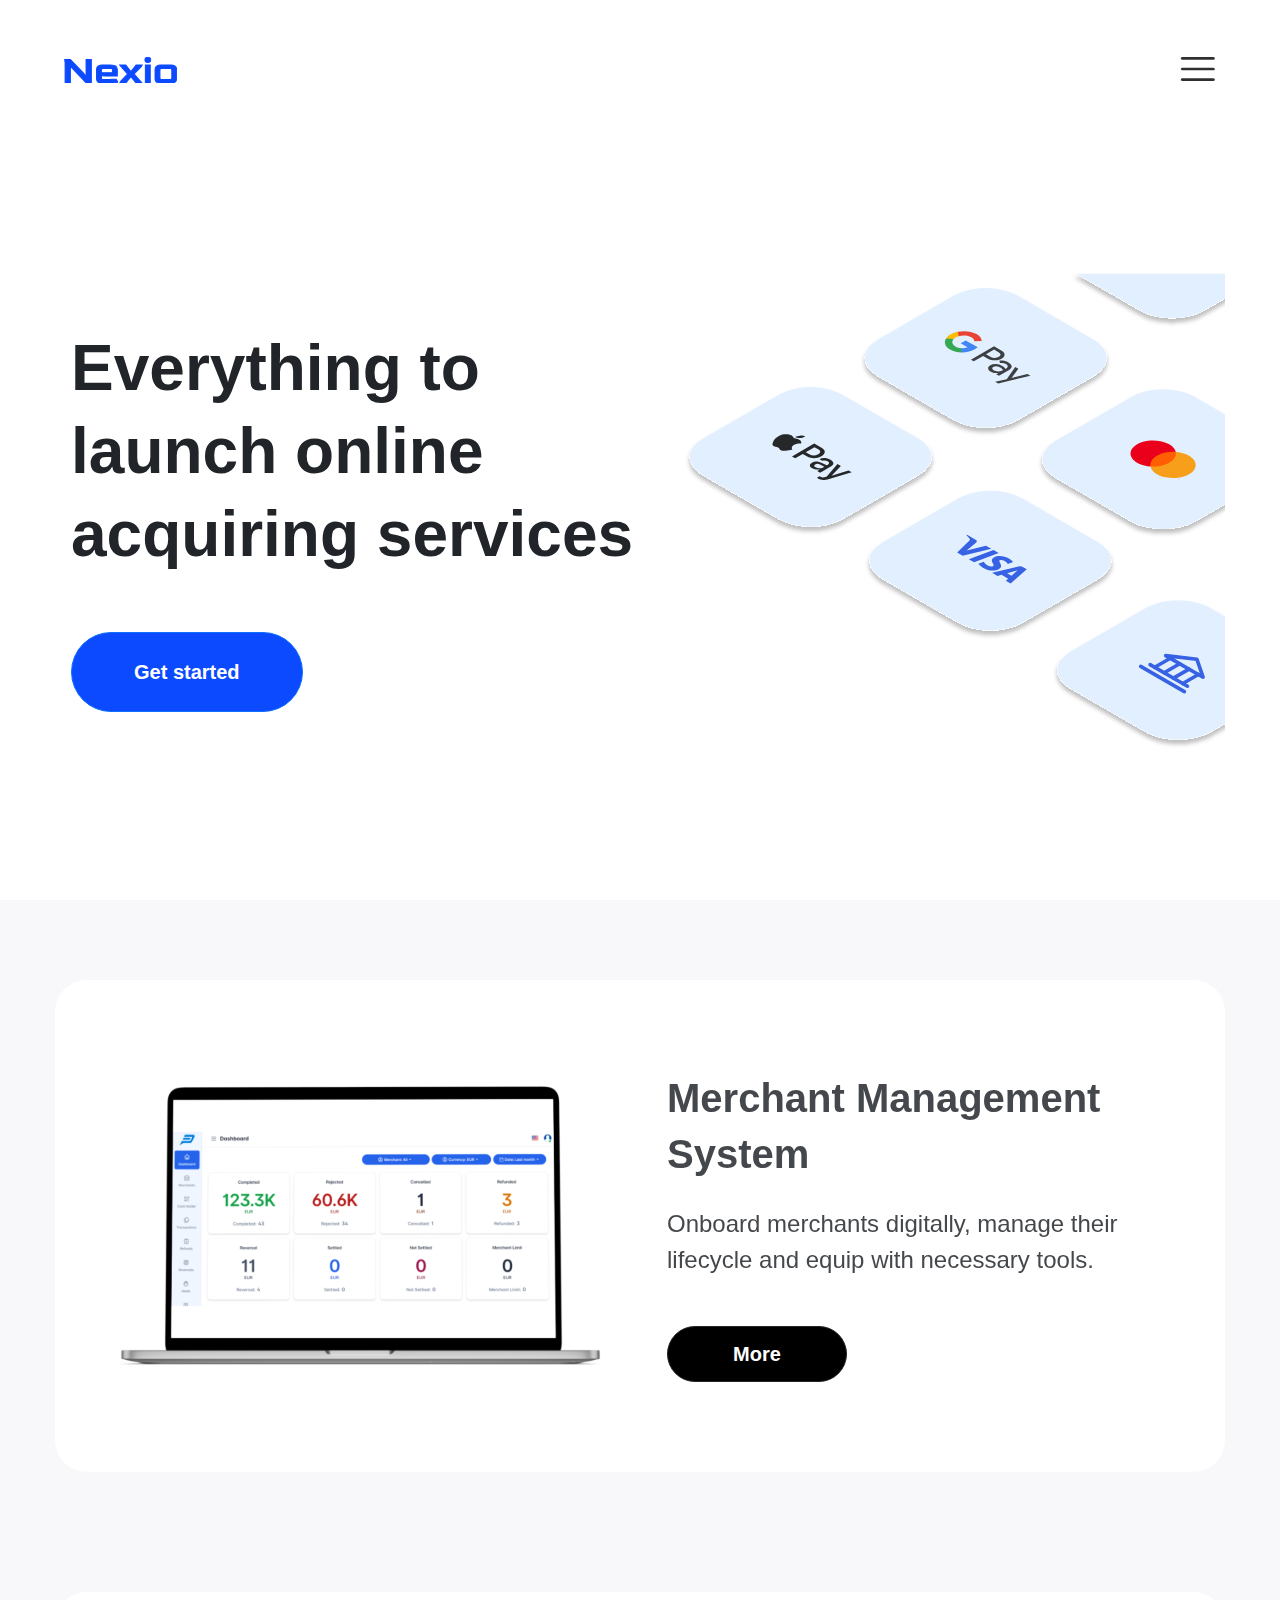
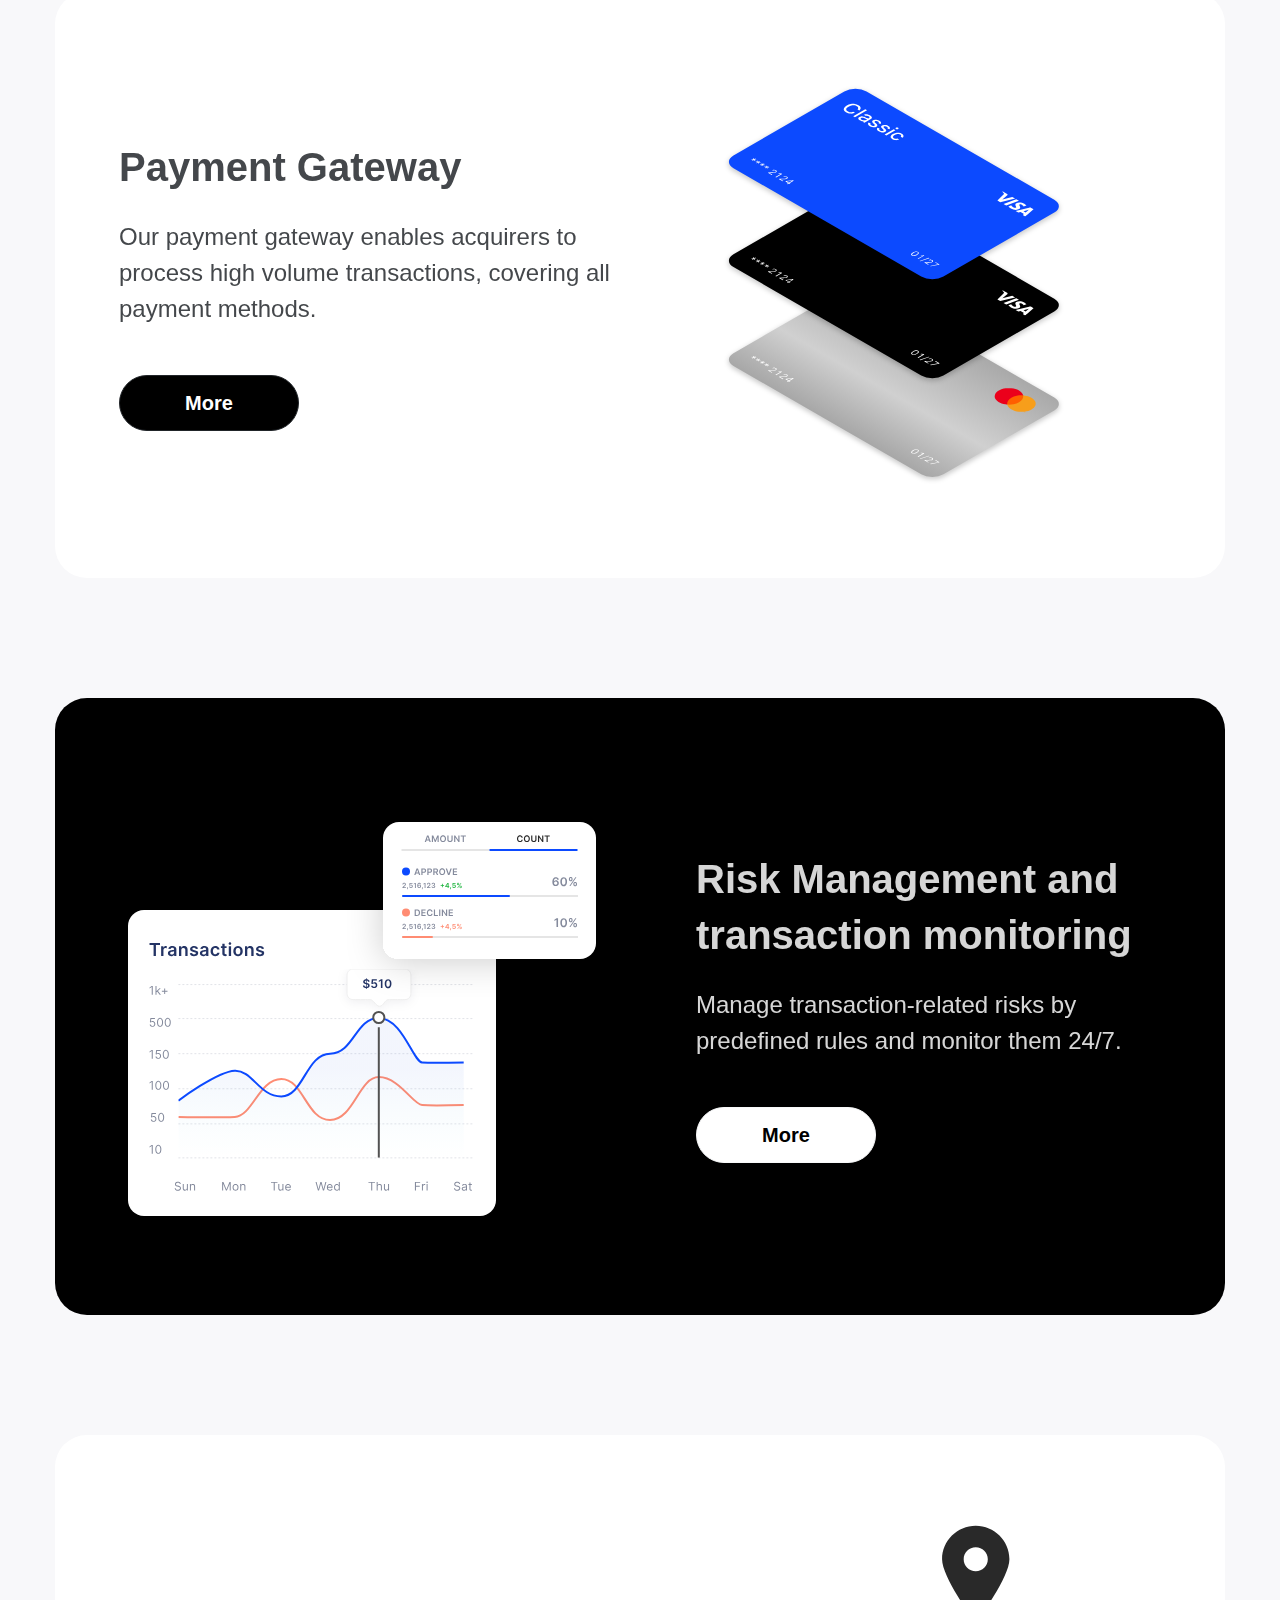
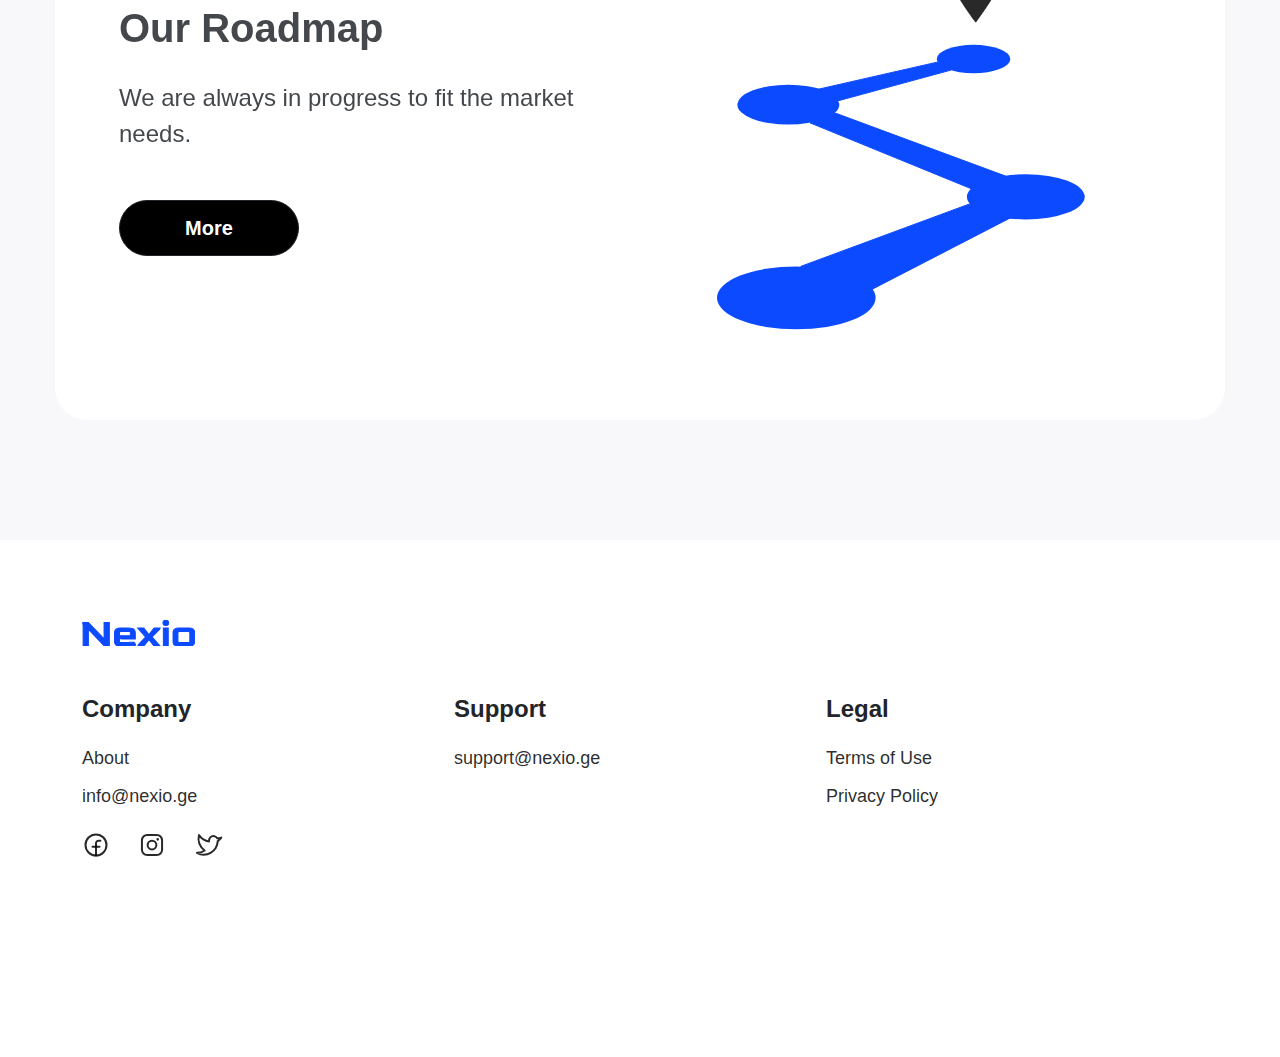
==== commit a038045b: "end" ====
--- a/index.html
+++ b/index.html
@@ -10,62 +10,100 @@
     />
     <link href="assets/css/bootstrap.min.css" rel="stylesheet" />
     <link href="assets/css/main.css" rel="stylesheet" />
+    <link href="assets/css/media.css" rel="stylesheet" />
   </head>
   <body class="d-flex flex-column h-100">
     <!-- Fixed navbar -->
-    <nav class="navbar navbar-light fixed-top">
-      <a class="navbar-brand" href="index.html"
-        ><img src="assets/images/logo.svg" alt="Nexio" />
-      </a>
-      <button
-        class="navbar-toggler"
-        type="button"
-        data-bs-toggle="offcanvas"
-        data-bs-target="#offcanvasRight"
-        aria-controls="offcanvasRight"
-      >
-        <span class="navbar-toggler-icon"></span>
-      </button>
+
+    <nav class="navbar navbar-light">
+      <div class="header-main-menu main-menu-mobile">
+        <div class="main-menu-mobile__buttons">
+          <a class="navbar-brand" href="index.html"
+            ><img src="assets/images/logo.svg" alt="Nexio" />
+          </a>
+          <button class="main-menu-mobile__buttons__trigger" aria-label="Menu">
+            <svg
+              width="36"
+              height="36"
+              viewBox="0 0 36 36"
+              fill="none"
+              xmlns="http://www.w3.org/2000/svg"
+            >
+              <g clip-path="url(#clip0_580_20833)">
+                <path
+                  d="M0 6.52586C0.28125 5.68211 0.880312 5.39242 1.75031 5.3943C12.6147 5.40805 23.4794 5.41117 34.3444 5.40367C35.1338 5.40367 35.6663 5.75148 35.8631 6.39273C35.9258 6.59431 35.9422 6.80745 35.9109 7.01623C35.8796 7.22501 35.8016 7.42402 35.6826 7.59838C35.5636 7.77275 35.4067 7.91795 35.2237 8.02315C35.0406 8.12834 34.8362 8.1908 34.6256 8.20586C34.4859 8.21617 34.3444 8.21055 34.2047 8.21055C23.3866 8.21055 12.5688 8.21367 1.75125 8.21992C0.88125 8.21992 0.284063 7.93023 0 7.08742V6.52586Z"
+                  fill="black"
+                  fill-opacity="0.84"
+                />
+                <path
+                  d="M0 17.7543C0.28125 16.9106 0.880312 16.6209 1.75031 16.6218C12.6147 16.6368 23.4794 16.6403 34.3444 16.6321C35.1338 16.6321 35.6663 16.979 35.8631 17.6203C35.9258 17.8218 35.9422 18.035 35.9109 18.2438C35.8796 18.4525 35.8016 18.6516 35.6826 18.8259C35.5636 19.0003 35.4067 19.1455 35.2237 19.2507C35.0406 19.3559 34.8362 19.4183 34.6256 19.4334C34.4859 19.4437 34.3444 19.4381 34.2047 19.4381C23.3866 19.4381 12.5688 19.4412 1.75125 19.4475C0.88125 19.4475 0.284063 19.1578 0 18.3159V17.7543Z"
+                  fill="black"
+                  fill-opacity="0.84"
+                />
+                <path
+                  d="M0 28.9792C0.28125 28.1354 0.880312 27.8457 1.75031 27.8467C12.6147 27.8604 23.4794 27.8636 34.3444 27.8561C35.1338 27.8561 35.6663 28.2039 35.8631 28.8451C35.9274 29.0472 35.9449 29.2613 35.9144 29.4711C35.8838 29.6809 35.806 29.8811 35.6869 30.0565C35.5677 30.2319 35.4103 30.378 35.2264 30.4837C35.0426 30.5894 34.8372 30.652 34.6256 30.6667C34.4859 30.677 34.3444 30.6667 34.2047 30.6667C23.3866 30.6667 12.5688 30.6698 1.75125 30.6761C0.88125 30.677 0.28125 30.3854 0 29.5417V28.9792Z"
+                  fill="black"
+                  fill-opacity="0.84"
+                />
+              </g>
+              <defs>
+                <clipPath id="clip0_580_20833">
+                  <rect width="36" height="36" fill="white" />
+                </clipPath>
+              </defs>
+            </svg>
+          </button>
+        </div>
+
+        <div class="main-menu-mobile__backdrop"></div>
+
+        <div class="main-menu-mobile__sidebar">
+          <button class="main-menu-mobile__sidebar__close" aria-label="Close">
+            <svg
+              width="24"
+              height="24"
+              viewBox="0 0 24 24"
+              fill="none"
+              xmlns="http://www.w3.org/2000/svg"
+            >
+              <path
+                d="M0 0.982414C0.03 0.912414 0.0625 0.84179 0.089375 0.77179C0.156551 0.60701 0.26062 0.45983 0.39358 0.341566C0.526541 0.223302 0.684851 0.137104 0.856339 0.0895989C1.02783 0.0420941 1.20792 0.0345484 1.38279 0.0675413C1.55765 0.100534 1.72261 0.173187 1.865 0.279914C1.96233 0.356802 2.05421 0.440335 2.14 0.529914C5.34833 3.73825 8.55667 6.94658 11.765 10.1549C11.8275 10.2174 11.8831 10.2974 11.9525 10.3812C12.0525 10.2862 12.12 10.2243 12.1844 10.1593C15.4152 6.93012 18.6444 3.70096 21.8719 0.47179C22.2113 0.13179 22.5969 -0.0338355 23.0763 0.0899145C23.262 0.137225 23.4332 0.229756 23.5745 0.359262C23.7158 0.488767 23.8229 0.651224 23.8862 0.832151C23.9495 1.01308 23.967 1.20685 23.9373 1.39621C23.9075 1.58557 23.8314 1.76462 23.7156 1.91741C23.6389 2.01487 23.5553 2.10676 23.4656 2.19241C20.2623 5.3945 17.0592 8.59637 13.8563 11.798C13.7906 11.8643 13.715 11.923 13.6206 12.0005C13.7037 12.0887 13.7644 12.1549 13.8275 12.218C17.0521 15.4426 20.2762 18.6666 23.5 21.8899C23.8862 22.2762 24.0625 22.7062 23.8706 23.2424C23.7256 23.6518 23.3994 23.8593 23.015 23.9999H22.55C22.1981 23.8868 21.9406 23.6462 21.6856 23.3905C18.5202 20.218 15.351 17.0485 12.1781 13.8818C12.1156 13.8193 12.0469 13.7568 11.9463 13.6599C11.8883 13.7427 11.8257 13.8222 11.7588 13.898C8.59583 17.0647 5.4325 20.2297 2.26875 23.393C2.01375 23.6487 1.75625 23.8893 1.40438 24.0018H0.9375C0.468125 23.8474 0.150625 23.5412 0 23.0643V22.5962C0.114375 22.2455 0.35375 21.9874 0.609375 21.7318C3.78187 18.5651 6.95229 15.396 10.1206 12.2243C10.1831 12.1618 10.2456 12.0937 10.3431 11.9918C10.2544 11.9284 10.1693 11.8602 10.0881 11.7874C6.92146 8.62408 3.75625 5.46075 0.5925 2.29741C0.3425 2.04741 0.11 1.79741 0 1.44991V0.982414Z"
+                fill="black"
+                fill-opacity="0.84"
+              />
+            </svg>
+          </button>
+
+          <ul class="main-menu-mobile__sidebar__items">
+            <li class="main-menu-mobile__sidebar__item">
+              <a
+                class="nav-link"
+                aria-current="page"
+                href="merchant-management-system.html"
+                >Merchant management system</a
+              >
+            </li>
+            <li class="main-menu-mobile__sidebar__item">
+              <a class="nav-link" href="payment-gateway.html"
+                >Payment gateway</a
+              >
+            </li>
+            <li class="main-menu-mobile__sidebar__item">
+              <a class="nav-link" href="risk-management.html"
+                >Risk Management</a
+              >
+            </li>
+            <li class="main-menu-mobile__sidebar__item">
+              <a class="nav-link" href="roadmap.html">Our Roadmap</a>
+            </li>
+            <li class="main-menu-mobile__sidebar__item">
+              <a class="nav-link" href="about.html">About</a>
+            </li>
+          </ul>
+        </div>
+      </div>
     </nav>
-    <div
-      class="offcanvas offcanvas-end"
-      tabindex="-1"
-      id="offcanvasRight"
-      aria-labelledby="offcanvasRightLabel"
-    >
-      <div class="offcanvas-header">
-        <button
-          type="button"
-          class="btn-close ms-auto"
-          data-bs-dismiss="offcanvas"
-          aria-label="Close"
-        ></button>
-      </div>
-      <div class="offcanvas-body">
-        <ul class="navbar-nav me-auto">
-          <li class="nav-item">
-            <a
-              class="nav-link active"
-              aria-current="page"
-              href="merchant-management-system.html"
-              >Merchant management system</a
-            >
-          </li>
-          <li class="nav-item">
-            <a class="nav-link" href="payment-gateway.html">Payment gateway</a>
-          </li>
-          <li class="nav-item">
-            <a class="nav-link" href="risk-management.html">Risk Management</a>
-          </li>
-          <li class="nav-item">
-            <a class="nav-link" href="roadmap.html">Our Roadmap</a>
-          </li>
-          <li class="nav-item">
-            <a class="nav-link" href="about.html">About</a>
-          </li>
-        </ul>
-      </div>
-    </div>
+    <!-- /.navigation__main -->
 
     <!-- Begin page content -->
 
@@ -195,7 +233,7 @@
             <div class="list-title">Legal</div>
             <div class="list-menu">
               <a href="terms-use.html" rel="noopener">Terms of Use</a>
-              <a href="privacy-policy.html" target="_blank">Privacy Policy</a>
+              <a href="privacy-policy.html">Privacy Policy</a>
             </div>
           </div>
         </div>
@@ -283,14 +321,6 @@
 
     <script src="assets/js/bootstrap.bundle.min.js"></script>
     <script src="assets/js/jquery-3.7.0.min.js"></script>
-    <script>
-      $(window).scroll(function () {
-        if ($(this).scrollTop() > 0) {
-          $(".navbar").addClass("shrink");
-        } else {
-          $(".navbar").removeClass("shrink");
-        }
-      });
-    </script>
+    <script src="assets/js/app.js"></script>
   </body>
 </html>
--- a/assets/css/main.css
+++ b/assets/css/main.css
@@ -17,8 +17,8 @@
   height: 90px;
   background-color: #fff;
   transition: 0.2s linear;
-  -webkit-transition: 0.2s linear;
-}
+}
+
 nav.shrink {
   padding-top: 4px;
   height: 70px;
@@ -26,6 +26,20 @@
 nav.shrink img {
   height: 20px;
 }
+
+.navbar {
+  position: fixed;
+  display: flex;
+  align-items: center;
+  justify-content: space-between;
+  height: 90px;
+  width: 100vw;
+  margin: 0;
+  background: #fff;
+  border-bottom: 1px solid #fff;
+  z-index: 500;
+  box-sizing: border-box;
+}
 .nav-top {
   padding-top: 90px;
 }
@@ -35,50 +49,113 @@
 .navbar-brand img {
   height: 22px;
 }
-.offcanvas.offcanvas-end {
+/* main-menu-mobile */
+.header-main-menu {
+  width: 100%;
+}
+
+.main-menu-mobile .main-menu-mobile__sidebar__items {
+  flex: 1 1 auto;
+  flex-direction: column;
+  list-style: none;
+  max-height: 100%;
+  width: 100%;
+  padding: 0 24px;
+}
+
+.main-menu-mobile .main-menu-mobile__sidebar {
+  align-items: flex-start;
+  background-color: #fff;
+  display: flex;
+  height: 100vh;
+  justify-content: center;
+  opacity: 0;
+  padding-top: 126px;
+  position: absolute;
+  right: 0;
+  top: 0;
+  transform: translateX(100%);
+  transition: all 0.3s ease-out;
   width: 289px;
-}
-.offcanvas-header {
-  padding: 0;
-}
-.offcanvas-header .btn-close {
-  margin: 36px 16px 0;
-  width: 16px;
-  height: 16px;
-}
-.offcanvas-body {
-  padding: 62px 24px 0 24px;
-}
-
-.offcanvas-body .navbar-nav .nav-link {
-  font-style: normal;
-  font-weight: 700;
-  font-size: 18px;
-  line-height: 150%;
-  padding: 12px 0;
-}
-.offcanvas-body .navbar-nav .nav-item:last-child .nav-link {
+  z-index: 200;
+}
+
+.main-menu-mobile__sidebar__item .nav-link {
   font-style: normal;
   font-weight: 500;
   font-size: 18px;
   line-height: 22px;
   padding-top: 24px;
 }
-.navbar-toggler {
-  display: block;
+
+.main-menu-mobile__sidebar__item:last-child .nav-link {
+  font-style: normal;
+  font-weight: 500;
+  font-size: 18px;
+  line-height: 22px;
+  padding-top: 24px;
+}
+.main-menu-mobile .main-menu-mobile__buttons {
+  align-items: center;
+  display: flex;
+  justify-content: space-between;
+}
+.main-menu-mobile .main-menu-mobile__buttons__trigger {
+  background: transparent;
   border: none;
-  padding: 0 5% 0 0;
-  transition: none !important;
-}
-.navbar-toggler:focus {
-  box-shadow: none;
-}
-.navbar-toggler-icon {
+  height: 24px;
+  opacity: 0;
   width: 24px;
-  height: 24px;
-  background-image: url("../images/icon/menu.svg");
-}
-
+  width: var(--trigger-width);
+  padding-right: 5%;
+}
+
+.main-menu-mobile .main-menu-mobile__buttons__trigger:focus {
+  outline: none;
+}
+.main-menu-mobile .main-menu-mobile__buttons__trigger svg {
+  width: 100%;
+  height: 100%;
+}
+
+.main-menu-mobile .main-menu-mobile__backdrop {
+  background-color: rgba(0, 0, 0, 0.5);
+  height: 100vh;
+  left: 100%;
+  opacity: 0;
+  position: absolute;
+  top: 0;
+  transition: opacity 0.3s ease-out;
+  width: 100%;
+  z-index: 100;
+}
+.main-menu-mobile .main-menu-mobile__backdrop.active {
+  left: 0;
+  opacity: 1;
+}
+.main-menu-mobile .main-menu-mobile__sidebar.menu-open {
+  opacity: 1;
+  transform: translateX(0);
+}
+.main-menu-mobile
+  .main-menu-mobile__sidebar.menu-open
+  .main-menu-mobile__sidebar__close {
+  opacity: 1;
+}
+
+.main-menu-mobile .main-menu-mobile__sidebar__close {
+  background-color: transparent;
+  border: none;
+  cursor: pointer;
+  right: 16px;
+  opacity: 0;
+  position: absolute;
+  top: 33px;
+}
+.main-menu-mobile .main-menu-mobile__sidebar__close svg {
+  height: 16px;
+  width: 16px;
+}
 /* container */
 
 .top-section {
@@ -613,398 +690,3 @@
   line-height: 150%;
   padding: 12px 0;
 }
-/* media query */
-
-@media (min-width: 1056px) {
-  nav {
-    height: 138px;
-    background-color: #fff;
-    transition: 0.2s linear;
-    -webkit-transition: 0.2s linear;
-  }
-  nav.shrink {
-    padding-top: 4px;
-    height: 70px;
-  }
-
-  nav.shrink img {
-    height: 20px;
-  }
-  .nav-top {
-    padding-top: 138px;
-  }
-
-  .navbar-brand img {
-    height: 26px;
-  }
-
-  .navbar-toggler-icon {
-    width: 36px;
-    height: 36px;
-    background-image: url("../images/icon/menu.svg");
-  }
-
-  .offcanvas.offcanvas-end {
-    width: 600px;
-  }
-  .offcanvas-header {
-    padding: 0;
-  }
-  .offcanvas-header .btn-close {
-    margin: 24px 24px 0;
-  }
-  .offcanvas-body {
-    padding: 62px 48px 0 48px;
-  }
-
-  .offcanvas-body .navbar-nav .nav-link {
-    font-style: normal;
-    font-weight: 700;
-    font-size: 28px;
-    line-height: 56px;
-    padding: 16px 0;
-  }
-  .offcanvas-body .navbar-nav .nav-item:last-child .nav-link {
-    font-style: normal;
-    font-weight: 500;
-    font-size: 26px;
-    line-height: 31px;
-    padding-top: 32px;
-  }
-
-  .top-section {
-    display: flex;
-    align-items: center;
-    justify-content: space-between;
-    flex-direction: row;
-    height: calc(100vh - 138px);
-    padding: 0 16px 0 16px;
-  }
-
-  .top-section__left {
-    order: 1;
-    width: 50%;
-  }
-
-  .top-section__left .btn-blue {
-    margin-top: 48px;
-    padding: 24px 62px;
-    width: auto;
-  }
-  .top-section__right {
-    order: 2;
-    width: 50%;
-  }
-
-  .top-section__right img {
-    margin-left: 26px;
-    margin-top: 0;
-    margin-right: 0;
-    height: auto;
-  }
-
-  .top-section__left h1 {
-    font-style: normal;
-    font-weight: 900;
-    font-size: 64px;
-    line-height: 83px;
-    text-align: left;
-  }
-  .merchant-section .top-section__left {
-    width: 40%;
-  }
-  .merchant-section .top-section__right {
-    width: 60%;
-  }
-  .merchant-section .top-section__left h1 {
-    font-style: normal;
-    font-weight: 700;
-    font-size: 40px;
-    line-height: 48px;
-    opacity: 0.84;
-  }
-
-  .merchant-section .top-section__left p {
-    font-style: normal;
-    font-weight: 500;
-    font-size: 24px;
-    line-height: 150%;
-    opacity: 0.84;
-    margin-top: 16px;
-    text-align: left;
-  }
-
-  .merchant-section .top-section__right img {
-    margin-left: 70px;
-    margin-top: 0;
-    margin-right: auto;
-    height: 348px;
-    display: flex;
-  }
-  .main-section {
-    background-color: #f8f8fa;
-    padding: 80px 16px 120px;
-  }
-
-  .card-block {
-    margin: 0 auto 120px auto;
-    padding: 90px 64px;
-    flex-direction: row;
-  }
-
-  .img-block {
-    width: auto;
-  }
-  .merchant-section .card-title {
-    font-style: normal;
-    font-weight: 700;
-    font-size: 40px;
-    line-height: 48px;
-    margin-bottom: 0;
-    margin-top: 0;
-  }
-  .card-title {
-    font-style: normal;
-    font-weight: 700;
-    font-size: 40px;
-    line-height: 56px;
-    margin-bottom: 0;
-    margin-top: 0;
-  }
-
-  .card-body {
-    font-style: normal;
-    font-weight: 500;
-    font-size: 24px;
-    line-height: 150%;
-    margin-top: 24px;
-    margin-bottom: 0;
-  }
-  .card-block-payment .card-inner-right {
-    order: unset;
-  }
-  .card-block-payment .card-inner-left {
-    order: unset;
-  }
-  .card-block-map .card-inner-right {
-    order: 2;
-  }
-  .card-block-map .card-inner-left {
-    order: 1;
-  }
-  .card-block-system .img-block {
-    margin-right: 64px;
-  }
-  .merchant-section .card-block-system .img-block {
-    margin-right: 120px;
-  }
-  .card-block-risk .img-block {
-    margin-right: 64px;
-  }
-  .btn-black {
-    margin-top: 48px;
-    width: auto;
-  }
-  .btn-white {
-    margin-top: 48px;
-    width: auto;
-  }
-
-  .methods-block {
-    padding-top: 44px;
-    flex-direction: row;
-  }
-
-  .method-list-group .method-list-group-item {
-    font-style: normal;
-    font-weight: 500;
-    font-size: 24px;
-    line-height: 150%;
-    padding: 16px 12px 16px 52px;
-    display: flex;
-    align-items: center;
-    position: relative;
-  }
-  .method-list-group .method-list-group-item::before {
-    content: "";
-    background-image: url("../images/icon/Checkbox.svg");
-    background-repeat: no-repeat;
-    width: 32px;
-    height: 33px;
-    position: absolute;
-    left: 0;
-  }
-  .card-block-networks .img-block {
-    margin-right: 64px;
-  }
-  /* risk-management */
-  .risk-section .top-section {
-    padding: 95px 0 175px 0;
-    min-height: 863px;
-  }
-
-  .risk-section .card-block {
-    padding: 78px 64px;
-  }
-  .risk-section .top-section .card-title {
-    text-align: left;
-  }
-  .risk-section .top-section .card-block-risk .img-block {
-    width: auto;
-    margin-left: auto;
-  }
-  .risk-section .main-section .card-block-risk .img-block {
-    width: auto;
-    margin-right: auto;
-    margin-top: 0;
-  }
-
-  .risk-section .card-block-payment .img-block {
-    margin-top: 0;
-    margin-left: 50px;
-  }
-  /* roadmap-section */
-
-  .roadmap-section
-    .payment-supported
-    .method-list-group
-    .method-list-group-item {
-    font-style: normal;
-    font-weight: 500;
-    font-size: 24px;
-    line-height: 150%;
-    padding: 16px 12px 16px 32px;
-    display: flex;
-    align-items: center;
-    position: relative;
-  }
-  .roadmap-section
-    .payment-supported
-    .method-list-group
-    .method-list-group-item::before {
-    content: "";
-    background-image: url("../images/icon/tag-right.svg");
-    background-repeat: no-repeat;
-    width: 24px;
-    height: 24px;
-    position: absolute;
-    left: 0;
-  }
-
-  /* about */
-  .top-section__full {
-    padding: 0 24px;
-  }
-  .top-section__full h1 {
-    font-style: normal;
-    font-weight: 700;
-    font-size: 40px;
-    line-height: 48px;
-    opacity: 0.84;
-    text-align: left;
-    margin-bottom: 48px;
-  }
-
-  .top-section__full p {
-    font-style: normal;
-    font-weight: 500;
-    font-size: 32px;
-    line-height: 150%;
-    opacity: 0.84;
-    text-align: left;
-  }
-  .card-mission {
-    padding: 0;
-  }
-  .card-mission .card-inner-left {
-    background-color: rgba(0, 0, 0, 0.9);
-    border-radius: 32px 0px 0px 32px;
-    min-height: 573px;
-    display: flex;
-    align-items: center;
-    justify-content: center;
-  }
-
-  .card-mission .card-inner-right {
-    padding: 0 64px;
-  }
-
-  /* privacy-policy */
-  .full-page ul {
-    font-style: normal;
-    font-weight: 500;
-    font-size: 24px;
-    line-height: 150%;
-  }
-  .full-page ul li {
-    margin-bottom: 16px;
-  }
-  .full-page .top-section {
-    height: auto;
-    padding-bottom: 72px;
-    padding-top: 100px;
-    /* padding-left: 16px;
-    padding-right: 16px; */
-  }
-
-  .full-page .top-section .top-section__full {
-    padding: 0;
-  }
-  .full-page .top-section .top-section__full p {
-    font-style: normal;
-    font-weight: 500;
-    font-size: 24px;
-    line-height: 150%;
-    opacity: 0.84;
-    margin-bottom: 48px;
-  }
-  .full-page .top-section .top-section__full h3 {
-    font-style: normal;
-    font-weight: 700;
-    font-size: 26px;
-    line-height: 31px;
-    opacity: 0.84;
-    margin-bottom: 24px;
-  }
-  .footer {
-    padding: 80px 0 198px 0;
-  }
-
-  .foot-logo img {
-    height: 26px;
-  }
-
-  .footer .col-sm-4 {
-    margin-bottom: 0;
-  }
-
-  /* modal */
-  .modal-body h1 {
-    font-style: normal;
-    font-weight: 700;
-    font-size: 24px;
-    line-height: 56px;
-    text-align: center;
-    margin-bottom: 40px;
-  }
-
-  .form-block .col-form-label {
-    font-style: normal;
-    font-weight: 500;
-    font-size: 16px;
-    line-height: 142%;
-    letter-spacing: 0.0168em;
-    padding-top: 0;
-  }
-
-  .modal-header {
-    border-bottom: none;
-    padding: 40px 34px 16px 0 !important;
-  }
-
-  .modal-footer {
-    border-top: none;
-    padding-bottom: 80px;
-    padding-top: 24px;
-  }
-}
--- a/assets/css/media.css
+++ b/assets/css/media.css
@@ -0,0 +1,422 @@
+/* media query */
+
+@media (min-width: 1056px) {
+  nav {
+    height: 138px;
+    background-color: #fff;
+    transition: 0.2s linear;
+    -webkit-transition: 0.2s linear;
+  }
+  nav.shrink {
+    padding-top: 4px;
+    height: 70px;
+  }
+
+  nav.shrink img {
+    height: 20px;
+  }
+  .navbar {
+    height: 138px;
+  }
+  .nav-top {
+    padding-top: 138px;
+  }
+
+  .navbar-brand img {
+    height: 26px;
+  }
+
+  .navbar-toggler-icon {
+    width: 36px;
+    height: 36px;
+    background-image: url("../images/icon/menu.svg");
+  }
+
+  .main-menu-mobile .main-menu-mobile__sidebar {
+    width: 600px;
+    padding-top: 148px;
+  }
+
+  .main-menu-mobile .main-menu-mobile__sidebar__items {
+    flex: 1 1 auto;
+    flex-direction: column;
+    list-style: none;
+    max-height: 100%;
+    width: 100%;
+    padding: 0 48px;
+  }
+  .main-menu-mobile .main-menu-mobile__buttons__trigger {
+    background: transparent;
+    border: none;
+    height: 36px;
+    opacity: 0;
+    width: 36px;
+    width: var(--trigger-width);
+    padding-right: 5%;
+  }
+  .main-menu-mobile__sidebar__item .nav-link {
+    font-style: normal;
+    font-weight: 700;
+    font-size: 28px;
+    line-height: 56px;
+    padding: 16px 0;
+  }
+
+  .main-menu-mobile__sidebar__item:last-child .nav-link {
+    font-style: normal;
+    font-weight: 500;
+    font-size: 26px;
+    line-height: 31px;
+    padding-top: 32px;
+  }
+
+  .main-menu-mobile .main-menu-mobile__sidebar__close {
+    background-color: transparent;
+    border: none;
+    cursor: pointer;
+    right: 40px;
+    opacity: 0;
+    position: absolute;
+    top: 24px;
+  }
+
+  .main-menu-mobile .main-menu-mobile__sidebar__close svg {
+    height: 24px;
+    width: 24px;
+  }
+  .top-section {
+    display: flex;
+    align-items: center;
+    justify-content: space-between;
+    flex-direction: row;
+    height: calc(100vh - 138px);
+    padding: 0 16px 0 16px;
+  }
+
+  .top-section__left {
+    order: 1;
+    width: 50%;
+  }
+
+  .top-section__left .btn-blue {
+    margin-top: 48px;
+    padding: 24px 62px;
+    width: auto;
+  }
+  .top-section__right {
+    order: 2;
+    width: 50%;
+  }
+
+  .top-section__right img {
+    margin-left: 26px;
+    margin-top: 0;
+    margin-right: 0;
+    height: auto;
+  }
+
+  .top-section__left h1 {
+    font-style: normal;
+    font-weight: 900;
+    font-size: 64px;
+    line-height: 83px;
+    text-align: left;
+  }
+  .merchant-section .top-section__left {
+    width: 40%;
+  }
+  .merchant-section .top-section__right {
+    width: 60%;
+  }
+  .merchant-section .top-section__left h1 {
+    font-style: normal;
+    font-weight: 700;
+    font-size: 40px;
+    line-height: 48px;
+    opacity: 0.84;
+  }
+
+  .merchant-section .top-section__left p {
+    font-style: normal;
+    font-weight: 500;
+    font-size: 24px;
+    line-height: 150%;
+    opacity: 0.84;
+    margin-top: 16px;
+    text-align: left;
+  }
+
+  .merchant-section .top-section__right img {
+    margin-left: 70px;
+    margin-top: 0;
+    margin-right: auto;
+    height: 348px;
+    display: flex;
+  }
+  .main-section {
+    background-color: #f8f8fa;
+    padding: 80px 16px 120px;
+  }
+
+  .card-block {
+    margin: 0 auto 120px auto;
+    padding: 90px 64px;
+    flex-direction: row;
+  }
+
+  .img-block {
+    width: auto;
+  }
+  .merchant-section .card-title {
+    font-style: normal;
+    font-weight: 700;
+    font-size: 40px;
+    line-height: 48px;
+    margin-bottom: 0;
+    margin-top: 0;
+  }
+  .card-title {
+    font-style: normal;
+    font-weight: 700;
+    font-size: 40px;
+    line-height: 56px;
+    margin-bottom: 0;
+    margin-top: 0;
+  }
+
+  .card-body {
+    font-style: normal;
+    font-weight: 500;
+    font-size: 24px;
+    line-height: 150%;
+    margin-top: 24px;
+    margin-bottom: 0;
+  }
+  .card-block-payment .card-inner-right {
+    order: unset;
+  }
+  .card-block-payment .card-inner-left {
+    order: unset;
+  }
+  .card-block-map .card-inner-right {
+    order: 2;
+  }
+  .card-block-map .card-inner-left {
+    order: 1;
+  }
+  .card-block-system .img-block {
+    margin-right: 64px;
+  }
+  .merchant-section .card-block-system .img-block {
+    margin-right: 120px;
+  }
+  .card-block-risk .img-block {
+    margin-right: 64px;
+  }
+  .btn-black {
+    margin-top: 48px;
+    width: auto;
+  }
+  .btn-white {
+    margin-top: 48px;
+    width: auto;
+  }
+
+  .methods-block {
+    padding-top: 44px;
+    flex-direction: row;
+  }
+
+  .method-list-group .method-list-group-item {
+    font-style: normal;
+    font-weight: 500;
+    font-size: 24px;
+    line-height: 150%;
+    padding: 16px 12px 16px 52px;
+    display: flex;
+    align-items: center;
+    position: relative;
+  }
+  .method-list-group .method-list-group-item::before {
+    content: "";
+    background-image: url("../images/icon/Checkbox.svg");
+    background-repeat: no-repeat;
+    width: 32px;
+    height: 33px;
+    position: absolute;
+    left: 0;
+  }
+  .card-block-networks .img-block {
+    margin-right: 64px;
+  }
+  /* risk-management */
+  .risk-section .top-section {
+    padding: 95px 0 175px 0;
+    min-height: 863px;
+  }
+
+  .risk-section .card-block {
+    padding: 78px 64px;
+  }
+  .risk-section .top-section .card-title {
+    text-align: left;
+  }
+  .risk-section .top-section .card-block-risk .img-block {
+    width: auto;
+    margin-left: auto;
+  }
+  .risk-section .main-section .card-block-risk .img-block {
+    width: auto;
+    margin-right: auto;
+    margin-top: 0;
+  }
+
+  .risk-section .card-block-payment .img-block {
+    margin-top: 0;
+    margin-left: 50px;
+  }
+  /* roadmap-section */
+
+  .roadmap-section
+    .payment-supported
+    .method-list-group
+    .method-list-group-item {
+    font-style: normal;
+    font-weight: 500;
+    font-size: 24px;
+    line-height: 150%;
+    padding: 16px 12px 16px 32px;
+    display: flex;
+    align-items: center;
+    position: relative;
+  }
+  .roadmap-section
+    .payment-supported
+    .method-list-group
+    .method-list-group-item::before {
+    content: "";
+    background-image: url("../images/icon/tag-right.svg");
+    background-repeat: no-repeat;
+    width: 24px;
+    height: 24px;
+    position: absolute;
+    left: 0;
+  }
+
+  /* about */
+  .top-section__full {
+    padding: 0 24px;
+  }
+  .top-section__full h1 {
+    font-style: normal;
+    font-weight: 700;
+    font-size: 40px;
+    line-height: 48px;
+    opacity: 0.84;
+    text-align: left;
+    margin-bottom: 48px;
+  }
+
+  .top-section__full p {
+    font-style: normal;
+    font-weight: 500;
+    font-size: 32px;
+    line-height: 150%;
+    opacity: 0.84;
+    text-align: left;
+  }
+  .card-mission {
+    padding: 0;
+  }
+  .card-mission .card-inner-left {
+    background-color: rgba(0, 0, 0, 0.9);
+    border-radius: 32px 0px 0px 32px;
+    min-height: 573px;
+    display: flex;
+    align-items: center;
+    justify-content: center;
+  }
+
+  .card-mission .card-inner-right {
+    padding: 0 64px;
+  }
+
+  /* privacy-policy */
+  .full-page ul {
+    font-style: normal;
+    font-weight: 500;
+    font-size: 24px;
+    line-height: 150%;
+  }
+  .full-page ul li {
+    margin-bottom: 16px;
+  }
+  .full-page .top-section {
+    height: auto;
+    padding-bottom: 72px;
+    padding-top: 100px;
+    /* padding-left: 16px;
+    padding-right: 16px; */
+  }
+
+  .full-page .top-section .top-section__full {
+    padding: 0;
+  }
+  .full-page .top-section .top-section__full p {
+    font-style: normal;
+    font-weight: 500;
+    font-size: 24px;
+    line-height: 150%;
+    opacity: 0.84;
+    margin-bottom: 48px;
+  }
+  .full-page .top-section .top-section__full h3 {
+    font-style: normal;
+    font-weight: 700;
+    font-size: 26px;
+    line-height: 31px;
+    opacity: 0.84;
+    margin-bottom: 24px;
+  }
+  .footer {
+    padding: 80px 0 198px 0;
+  }
+
+  .foot-logo img {
+    height: 26px;
+  }
+
+  .footer .col-sm-4 {
+    margin-bottom: 0;
+  }
+
+  /* modal */
+  .modal-body h1 {
+    font-style: normal;
+    font-weight: 700;
+    font-size: 24px;
+    line-height: 56px;
+    text-align: center;
+    margin-bottom: 40px;
+  }
+
+  .form-block .col-form-label {
+    font-style: normal;
+    font-weight: 500;
+    font-size: 16px;
+    line-height: 142%;
+    letter-spacing: 0.0168em;
+    padding-top: 0;
+  }
+
+  .modal-header {
+    border-bottom: none;
+    padding: 40px 34px 16px 0 !important;
+  }
+
+  .modal-footer {
+    border-top: none;
+    padding-bottom: 80px;
+    padding-top: 24px;
+  }
+}
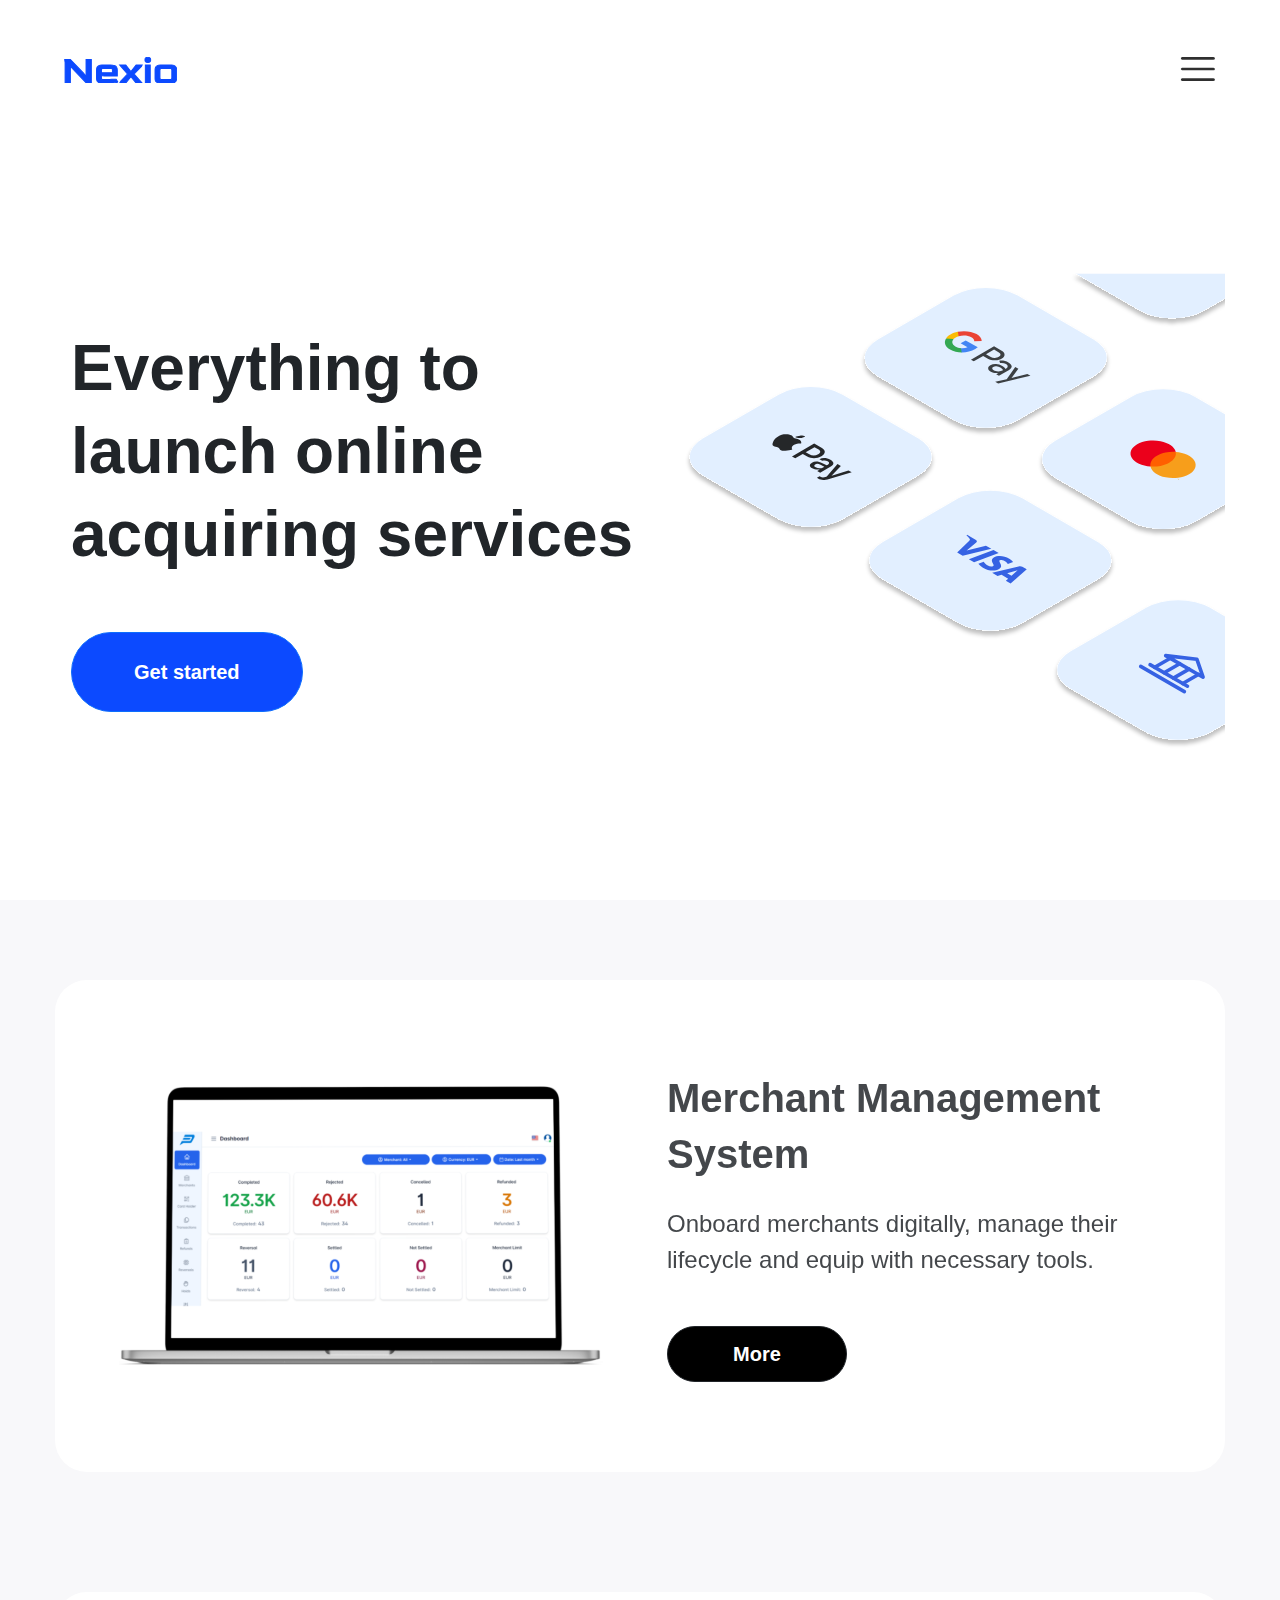
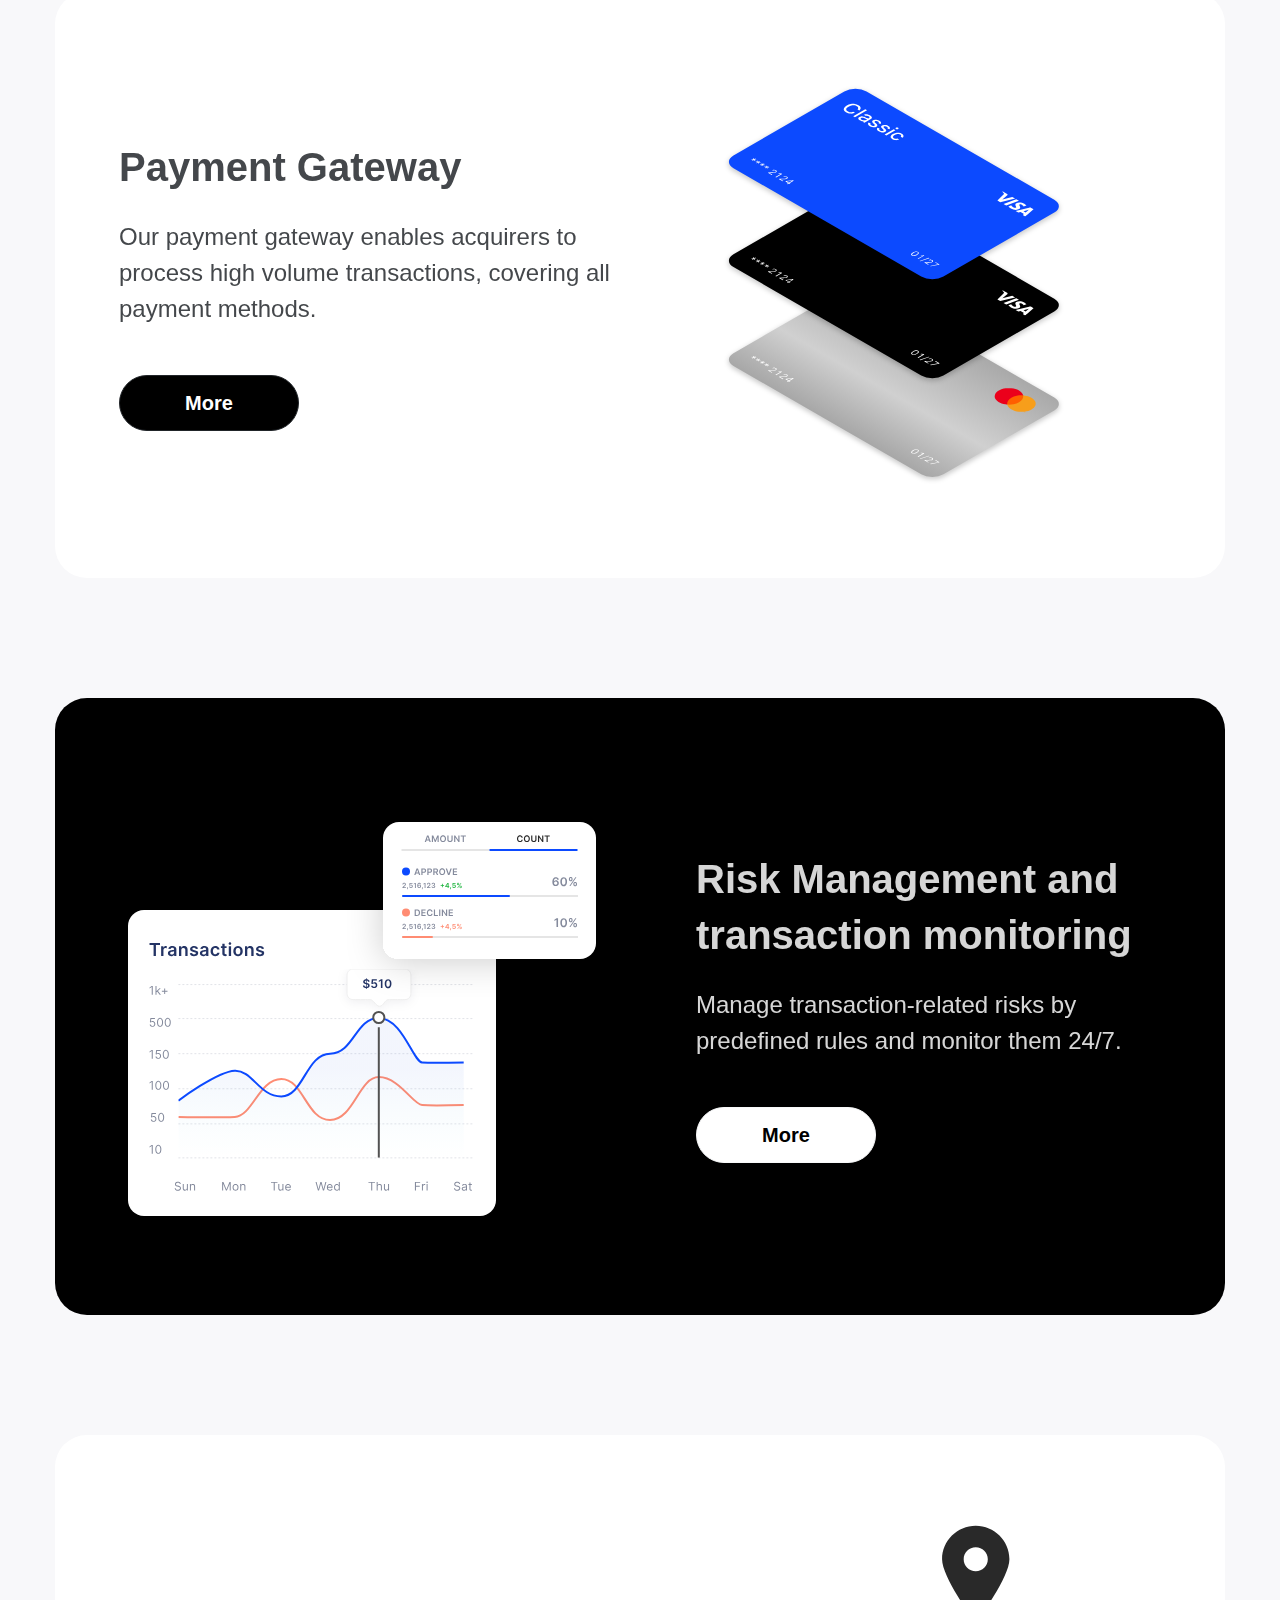
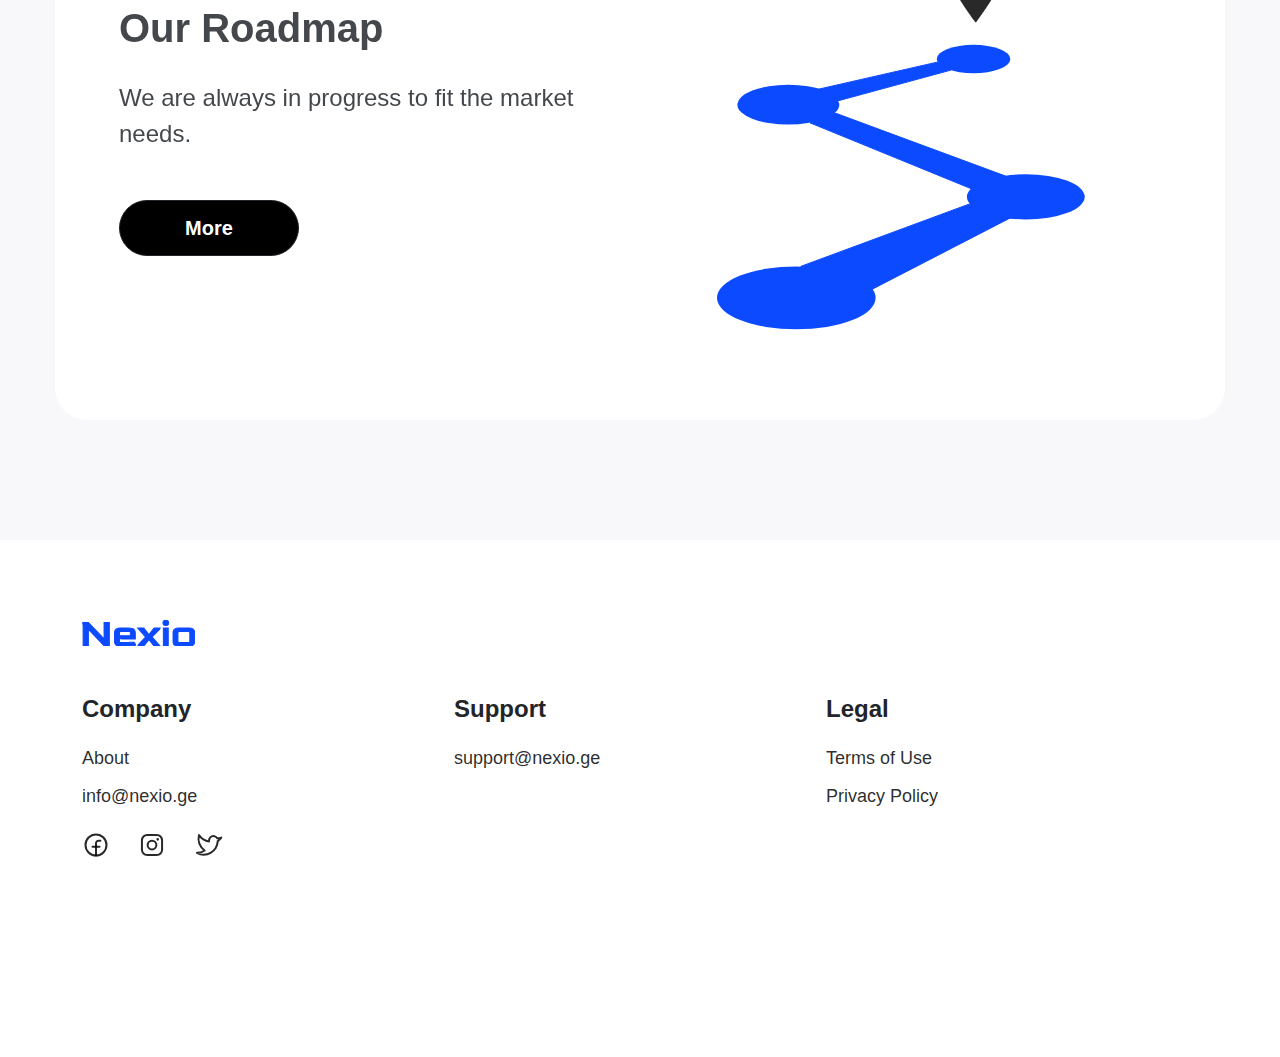
==== commit a7dd259e: "mailto" ====
--- a/index.html
+++ b/index.html
@@ -209,7 +209,7 @@
             <div class="list-title">Company</div>
             <div class="list-menu">
               <a href="about.html" rel="noopener">About</a>
-              <a href="info@nexio.ge" target="_blank">info@nexio.ge</a>
+              <a href="mailto:info@nexio.ge" target="_blank">info@nexio.ge</a>
             </div>
             <div class="social-icons">
               <a href="#/" target="_blank" rel="noopener">
@@ -226,7 +226,9 @@
           <div class="col-sm-4">
             <div class="list-title">Support</div>
             <div class="list-menu">
-              <a href="support@nexio.ge" target="_blank">support@nexio.ge</a>
+              <a href="mailto:support@nexio.ge" target="_blank"
+                >support@nexio.ge</a
+              >
             </div>
           </div>
           <div class="col-sm-4">
